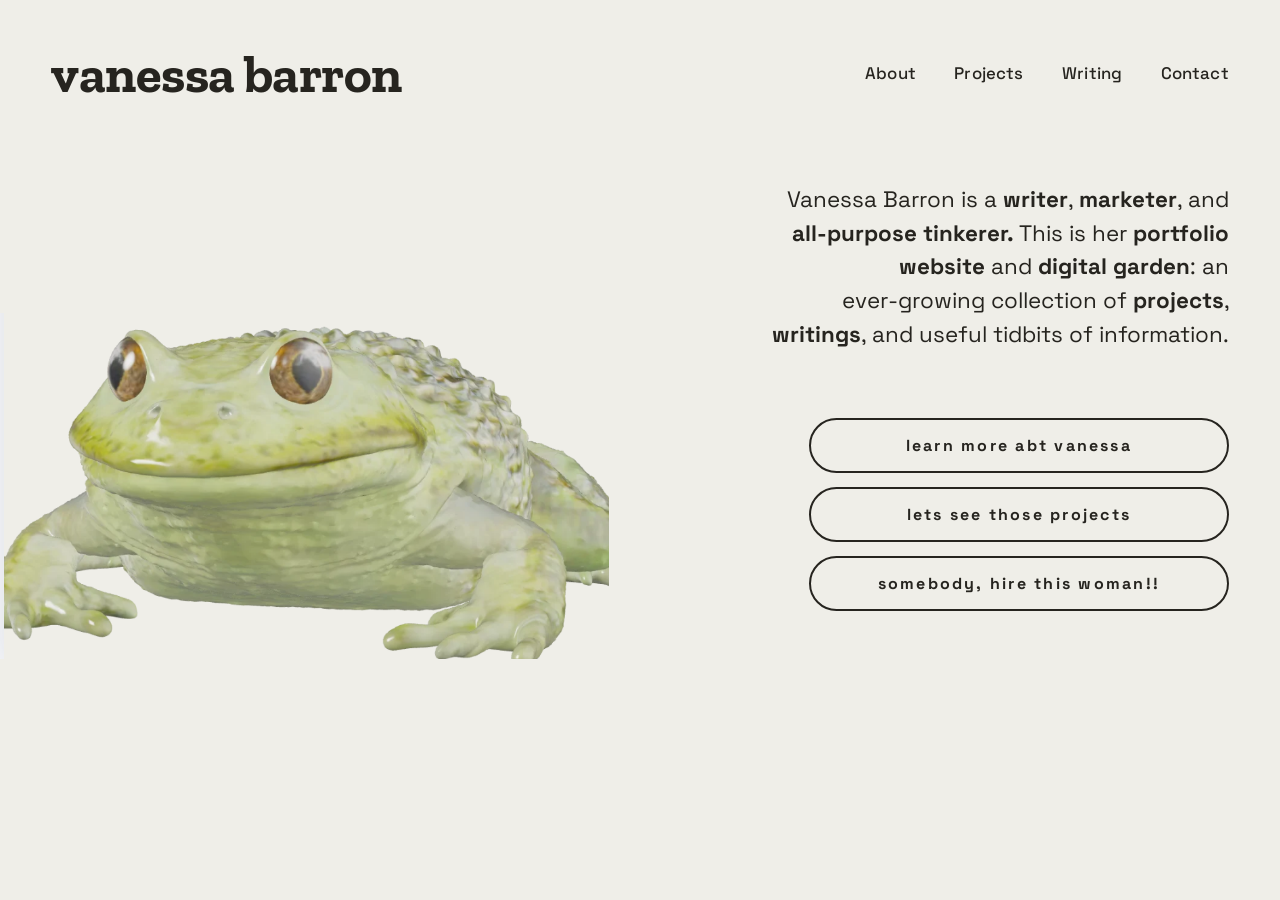
==== index.html @ a803c52d "real page" ====
<!DOCTYPE html>
<html lang="en">
<head>
<meta charset="UTF-8">
<meta name="viewport" content="width=device-width, initial-scale=1, viewport-fit=cover">
<title>Vanessa Barron</title>
<link rel="preconnect" href="https://fonts.googleapis.com">
<link rel="preconnect" href="https://fonts.gstatic.com" crossorigin>
<link href="https://fonts.googleapis.com/css2?family=Zilla+Slab:wght@500;600;700&family=Space+Grotesk:wght@400;500;600;700&display=swap" rel="stylesheet">
<style>
  :root {
    --cream: #efeee8;
    --cream-soft: #e7e5dd;
    --ink: #26241f;
    --ink-soft: #52504a;
    --line: #26241f;
    box-sizing: border-box;
    padding-top: env(safe-area-inset-top, 0px);
    padding-bottom: env(safe-area-inset-bottom, 0px);
  }
  * { box-sizing: inherit; }
  html {
    scroll-padding-top: env(safe-area-inset-top, 0px);
  }
  body {
    margin: 0;
    background: var(--cream);
    color: var(--ink);
    font-family: "Space Grotesk", Arial, sans-serif;
    -webkit-font-smoothing: antialiased;
  }

  a { color: inherit; text-decoration: none; }

  .wrap {
    max-width: 1400px;
    margin: 0 auto;
    padding: 0 clamp(20px, 4vw, 64px);
  }

  /* ---------- Header ---------- */
  header.site {
    padding-top: clamp(24px, 4vw, 48px);
  }
  .nav-row {
    display: flex;
    align-items: center;
    justify-content: space-between;
    gap: 24px;
    flex-wrap: wrap;
  }
  .logo {
    /* Roca Two isn't available on an allowed font CDN (it's a paid Typotheque
       face) — using Zilla Slab Bold as a close rounded-slab stand-in until a
       licensed font file can be supplied and embedded directly. */
    font-family: "Roca Two", "Zilla Slab", serif;
    font-weight: 700;
    font-size: clamp(2rem, 4.4vw, 3.3rem);
    letter-spacing: -0.01em;
    line-height: 1;
    white-space: nowrap;
  }
  nav.primary {
    display: flex;
    gap: clamp(22px, 3vw, 42px);
    flex-wrap: wrap;
  }
  nav.primary a {
    font-size: clamp(1.05rem, 1.3vw, 1.3rem);
    font-weight: 500;
    color: var(--ink);
    letter-spacing: 0.01em;
    position: relative;
    padding-bottom: 3px;
  }
  nav.primary a:hover,
  nav.primary a:focus-visible {
    color: var(--ink-soft);
  }
  nav.primary a:focus-visible {
    outline: 2px solid var(--ink);
    outline-offset: 4px;
    border-radius: 2px;
  }

  /* ---------- Hero ---------- */
  main.hero {
    position: relative;
  }
  /* This grid deliberately sits outside .wrap on its left side, so the frog
     column can touch the true viewport edge (x=0) without any padding math
     against a percentage that refers to the wrong containing block. */
  .hero-grid {
    display: grid;
    grid-template-columns: minmax(240px, 1fr) minmax(300px, 620px);
    align-items: end;
    column-gap: clamp(20px, 4vw, 56px);
    padding-top: clamp(30px, 5vw, 60px);
  }
  .frog-figure {
    margin: 0;
    line-height: 0;
    max-width: 900px;
  }
  .frog-figure img {
    display: block;
    width: 100%;
    height: auto;
    max-height: 66vh;
    object-fit: cover;
    object-position: left top;
    border-bottom-right-radius: 4px;
  }

  .hero-copy-wrap {
    padding-right: clamp(20px, 4vw, 64px);
    padding-bottom: clamp(24px, 4vw, 48px);
  }
  .hero-copy {
    display: flex;
    flex-direction: column;
    align-items: flex-end;
    gap: clamp(28px, 4vw, 44px);
  }
  .intro {
    font-size: clamp(1.15rem, 1.75vw, 1.5rem);
    line-height: 1.5;
    text-align: right;
    max-width: 34ch;
    color: var(--ink);
  }
  .intro b { font-weight: 700; }

  .cta-stack {
    display: flex;
    flex-direction: column;
    gap: 14px;
    width: 100%;
    max-width: 420px;
  }
  .cta {
    position: relative;
    display: block;
    text-align: center;
    padding: 15px 20px;
    font-family: "Space Grotesk", Arial, sans-serif;
    font-weight: 700;
    font-size: 1rem;
    letter-spacing: 0.14em;
    text-transform: lowercase;
    border: 2px solid var(--line);
    border-radius: 999px;
    background: var(--cream);
    cursor: pointer;
  }
  .cta:hover,
  .cta:focus-visible {
    background: var(--ink);
    color: var(--cream);
  }
  .cta:focus-visible {
    outline: 2px solid var(--ink);
    outline-offset: 3px;
  }

  @media (max-width: 880px) {
    .hero-grid {
      grid-template-columns: 1fr;
      row-gap: 28px;
    }
    .frog-figure {
      order: 2;
      max-width: none;
    }
    .frog-figure img { max-height: 50vh; object-position: left center; }
    .hero-copy-wrap {
      order: 1;
      padding-left: clamp(20px, 4vw, 64px);
      padding-bottom: 0;
    }
    .hero-copy {
      align-items: center;
      text-align: center;
    }
    .intro { text-align: center; max-width: 46ch; }
    .cta-stack { max-width: 460px; margin: 0 auto; }
    nav.primary { gap: 18px 26px; }
  }

  @media (max-width: 520px) {
    .nav-row { justify-content: center; text-align: center; }
    .logo { width: 100%; text-align: center; }
    nav.primary { width: 100%; justify-content: center; }
  }

  @media (prefers-reduced-motion: no-preference) {
    .cta { transition: background 0.15s ease, color 0.15s ease; }
    .cta::before { transition: border-color 0.15s ease; }
  }
</style>
</head>
<body>

<header class="site">
  <div class="wrap nav-row">
    <div class="logo">vanessa barron</div>
    <nav class="primary" aria-label="Primary">
      <a href="#about">About</a>
      <a href="#projects">Projects</a>
      <a href="#writing">Writing</a>
      <a href="#contact">Contact</a>
    </nav>
  </div>
</header>

<main class="hero">
  <div class="hero-grid">
    <figure class="frog-figure">
      <img src="[data-uri]" alt="Close-up photo of a green toad, facing the camera with a calm expression.">
    </figure>

    <div class="hero-copy-wrap">
      <div class="hero-copy">
        <p class="intro">
          Vanessa Barron is a <b>writer</b>, <b>marketer</b>, and <b>all&#8209;purpose tinkerer.</b>
          This is her <b>portfolio website</b> and <b>digital garden</b>: an ever&#8209;growing
          collection of <b>projects</b>, <b>writings</b>, and useful tidbits of information.
        </p>

        <div class="cta-stack">
          <a class="cta" href="#about">learn more abt vanessa</a>
          <a class="cta" href="#projects">lets see those projects</a>
          <a class="cta" href="#contact">somebody, hire this woman!!</a>
        </div>
      </div>
    </div>
  </div>
</main>

</body>
</html>
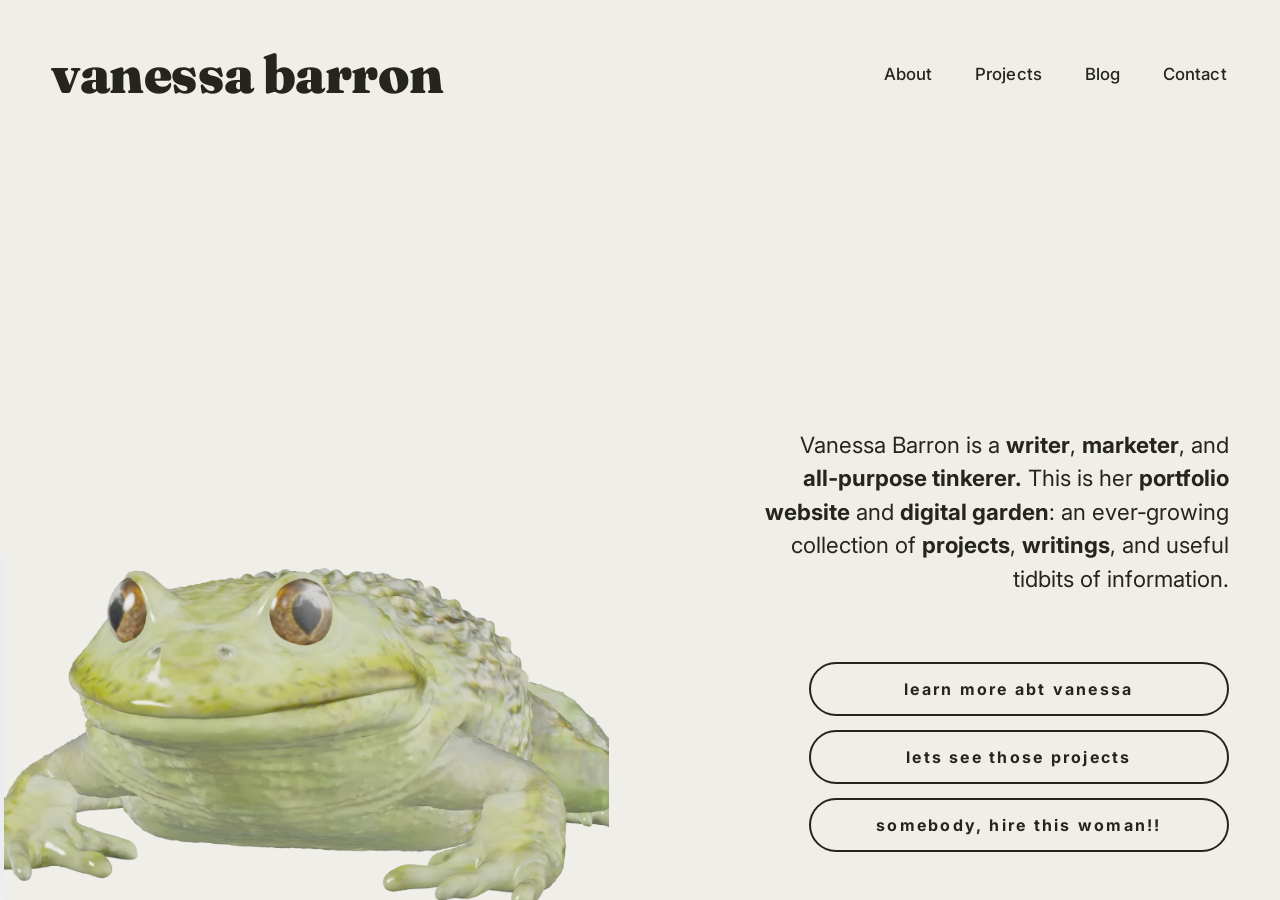
==== commit b5912557: "improvd index and new topbar" ====
--- a/index.html
+++ b/index.html
@@ -6,7 +6,7 @@
 <title>Vanessa Barron</title>
 <link rel="preconnect" href="https://fonts.googleapis.com">
 <link rel="preconnect" href="https://fonts.gstatic.com" crossorigin>
-<link href="https://fonts.googleapis.com/css2?family=Zilla+Slab:wght@500;600;700&family=Space+Grotesk:wght@400;500;600;700&display=swap" rel="stylesheet">
+<link href="https://fonts.googleapis.com/css2?family=Fraunces:ital,opsz,wght@0,9..144,300..900;1,9..144,300..900&family=Inter:wght@400;500;600;700&display=swap" rel="stylesheet">
 <style>
   :root {
     --cream: #efeee8;
@@ -14,6 +14,7 @@
     --ink: #26241f;
     --ink-soft: #52504a;
     --line: #26241f;
+    --sans: "Inter", ui-sans-serif, system-ui, -apple-system, "Segoe UI", Arial, sans-serif;
     box-sizing: border-box;
     padding-top: env(safe-area-inset-top, 0px);
     padding-bottom: env(safe-area-inset-bottom, 0px);
@@ -21,13 +22,20 @@
   * { box-sizing: inherit; }
   html {
     scroll-padding-top: env(safe-area-inset-top, 0px);
+    height: 100%;
+    overflow-x: hidden;
   }
   body {
     margin: 0;
+    min-height: 100vh;
+    min-height: 100dvh;
+    display: flex;
+    flex-direction: column;
     background: var(--cream);
     color: var(--ink);
-    font-family: "Space Grotesk", Arial, sans-serif;
+    font-family: var(--sans);
     -webkit-font-smoothing: antialiased;
+    overflow-x: hidden;
   }
 
   a { color: inherit; text-decoration: none; }
@@ -41,6 +49,7 @@
   /* ---------- Header ---------- */
   header.site {
     padding-top: clamp(24px, 4vw, 48px);
+    padding-bottom: clamp(16px, 3vw, 32px);
   }
   .nav-row {
     display: flex;
@@ -50,11 +59,9 @@
     flex-wrap: wrap;
   }
   .logo {
-    /* Roca Two isn't available on an allowed font CDN (it's a paid Typotheque
-       face) — using Zilla Slab Bold as a close rounded-slab stand-in until a
-       licensed font file can be supplied and embedded directly. */
-    font-family: "Roca Two", "Zilla Slab", serif;
-    font-weight: 700;
+    font-family: "Fraunces", serif;
+    font-weight: 900;
+    font-optical-sizing: auto;
     font-size: clamp(2rem, 4.4vw, 3.3rem);
     letter-spacing: -0.01em;
     line-height: 1;
@@ -65,27 +72,109 @@
     gap: clamp(22px, 3vw, 42px);
     flex-wrap: wrap;
   }
-  nav.primary a {
+  .nav-item {
+    position: relative;
+  }
+  .nav-link {
+    display: inline-block;
+    position: relative;
+    padding: 6px 2px;
     font-size: clamp(1.05rem, 1.3vw, 1.3rem);
     font-weight: 500;
     color: var(--ink);
     letter-spacing: 0.01em;
-    position: relative;
-    padding-bottom: 3px;
-  }
-  nav.primary a:hover,
-  nav.primary a:focus-visible {
-    color: var(--ink-soft);
-  }
-  nav.primary a:focus-visible {
+  }
+  .nav-link::after {
+    content: "";
+    position: absolute;
+    left: 0;
+    right: 100%;
+    bottom: 0px;
+    height: 2px;
+    background: var(--ink);
+  }
+  .nav-item:hover .nav-link,
+  .nav-item:focus-within .nav-link,
+  .nav-link:focus-visible {
+    /* simulate a bolder weight with a text stroke instead of switching
+       font-weight, so the glyphs don't get wider and shift later items */
+    text-shadow: 0.4px 0 currentColor, -0.4px 0 currentColor;
+  }
+  .nav-item:hover .nav-link::after,
+  .nav-item:focus-within .nav-link::after {
+    right: 0;
+  }
+  .nav-link:focus-visible {
     outline: 2px solid var(--ink);
     outline-offset: 4px;
     border-radius: 2px;
   }
 
+  /* ---------- Nav dropdowns ---------- */
+  .dropdown {
+    list-style: none;
+    margin: 0;
+    padding: 8px 0;
+    position: absolute;
+    top: calc(100% + 14px);
+    left: 0;
+    min-width: 140px;
+    opacity: 0;
+    visibility: hidden;
+    transform: translateY(6px);
+    transition: opacity 0.15s ease, transform 0.15s ease, visibility 0.15s;
+    z-index: 30;
+  }
+  /* invisible bridge so the mouse can travel from link to menu without a gap */
+  .dropdown::before {
+    content: "";
+    position: absolute;
+    top: -14px;
+    left: 0;
+    right: 0;
+    height: 14px;
+  }
+  .nav-item:hover .dropdown,
+  .nav-item:focus-within .dropdown {
+    opacity: 1;
+    visibility: visible;
+    transform: translateY(0);
+  }
+  .dropdown li {
+    padding: 0;
+  }
+  .dropdown a {
+    display: block;
+    padding: 6px 0;
+    font-size: 1rem;
+    font-weight: 500;
+    color: var(--ink-soft);
+    text-align: left;
+    white-space: nowrap;
+  }
+  .dropdown a:hover,
+  .dropdown a:focus-visible {
+    color: var(--ink);
+  }
+  .dropdown a:focus-visible {
+    outline: 2px solid var(--ink);
+    outline-offset: 2px;
+    border-radius: 4px;
+  }
+  /* .dropdown-flip is toggled by script.js only on the items where a
+     left-justified menu would actually run past the viewport edge */
+  .nav-item .dropdown.dropdown-flip {
+    left: auto;
+    right: 0;
+  }
+
   /* ---------- Hero ---------- */
   main.hero {
     position: relative;
+    flex: 1 1 auto;
+    display: flex;
+    flex-direction: column;
+    justify-content: flex-end;
   }
   /* This grid deliberately sits outside .wrap on its left side, so the frog
      column can touch the true viewport edge (x=0) without any padding math
@@ -95,7 +184,6 @@
     grid-template-columns: minmax(240px, 1fr) minmax(300px, 620px);
     align-items: end;
     column-gap: clamp(20px, 4vw, 56px);
-    padding-top: clamp(30px, 5vw, 60px);
   }
   .frog-figure {
     margin: 0;
@@ -143,7 +231,7 @@
     display: block;
     text-align: center;
     padding: 15px 20px;
-    font-family: "Space Grotesk", Arial, sans-serif;
+    font-family: var(--sans);
     font-weight: 700;
     font-size: 1rem;
     letter-spacing: 0.14em;
@@ -164,6 +252,9 @@
   }
 
   @media (max-width: 880px) {
+    header.site {
+      padding-bottom: clamp(96px, 22vw, 150px);
+    }
     .hero-grid {
       grid-template-columns: 1fr;
       row-gap: 28px;
@@ -205,10 +296,31 @@
   <div class="wrap nav-row">
     <div class="logo">vanessa barron</div>
     <nav class="primary" aria-label="Primary">
-      <a href="#about">About</a>
-      <a href="#projects">Projects</a>
-      <a href="#writing">Writing</a>
-      <a href="#contact">Contact</a>
+      <div class="nav-item">
+        <a class="nav-link" href="#about">About</a>
+        <ul class="dropdown">
+          <li><a href="#bio">Bio</a></li>
+          <li><a href="#resume">Resume</a></li>
+        </ul>
+      </div>
+      <div class="nav-item">
+        <a class="nav-link" href="#projects">Projects</a>
+        <ul class="dropdown">
+          <li><a href="#marketing">Marketing</a></li>
+          <li><a href="#writing">Writing</a></li>
+          <li><a href="#radio">Radio</a></li>
+        </ul>
+      </div>
+      <div class="nav-item">
+        <a class="nav-link" href="#blog">Blog</a>
+      </div>
+      <div class="nav-item">
+        <a class="nav-link" href="#contact">Contact</a>
+        <ul class="dropdown">
+          <li><a href="#email">Email</a></li>
+          <li><a href="#socials">Socials</a></li>
+        </ul>
+      </div>
     </nav>
   </div>
 </header>
@@ -237,5 +349,20 @@
   </div>
 </main>
 
+<script>
+  // Left-justify every nav dropdown by default; only flip a menu to the
+  // right if a left-justified position would clip past the viewport edge.
+  function positionDropdowns() {
+    document.querySelectorAll('.dropdown').forEach(function (dd) {
+      dd.classList.remove('dropdown-flip');
+      var rect = dd.getBoundingClientRect();
+      if (rect.right > window.innerWidth - 12) {
+        dd.classList.add('dropdown-flip');
+      }
+    });
+  }
+  window.addEventListener('load', positionDropdowns);
+  window.addEventListener('resize', positionDropdowns);
+</script>
 </body>
 </html>
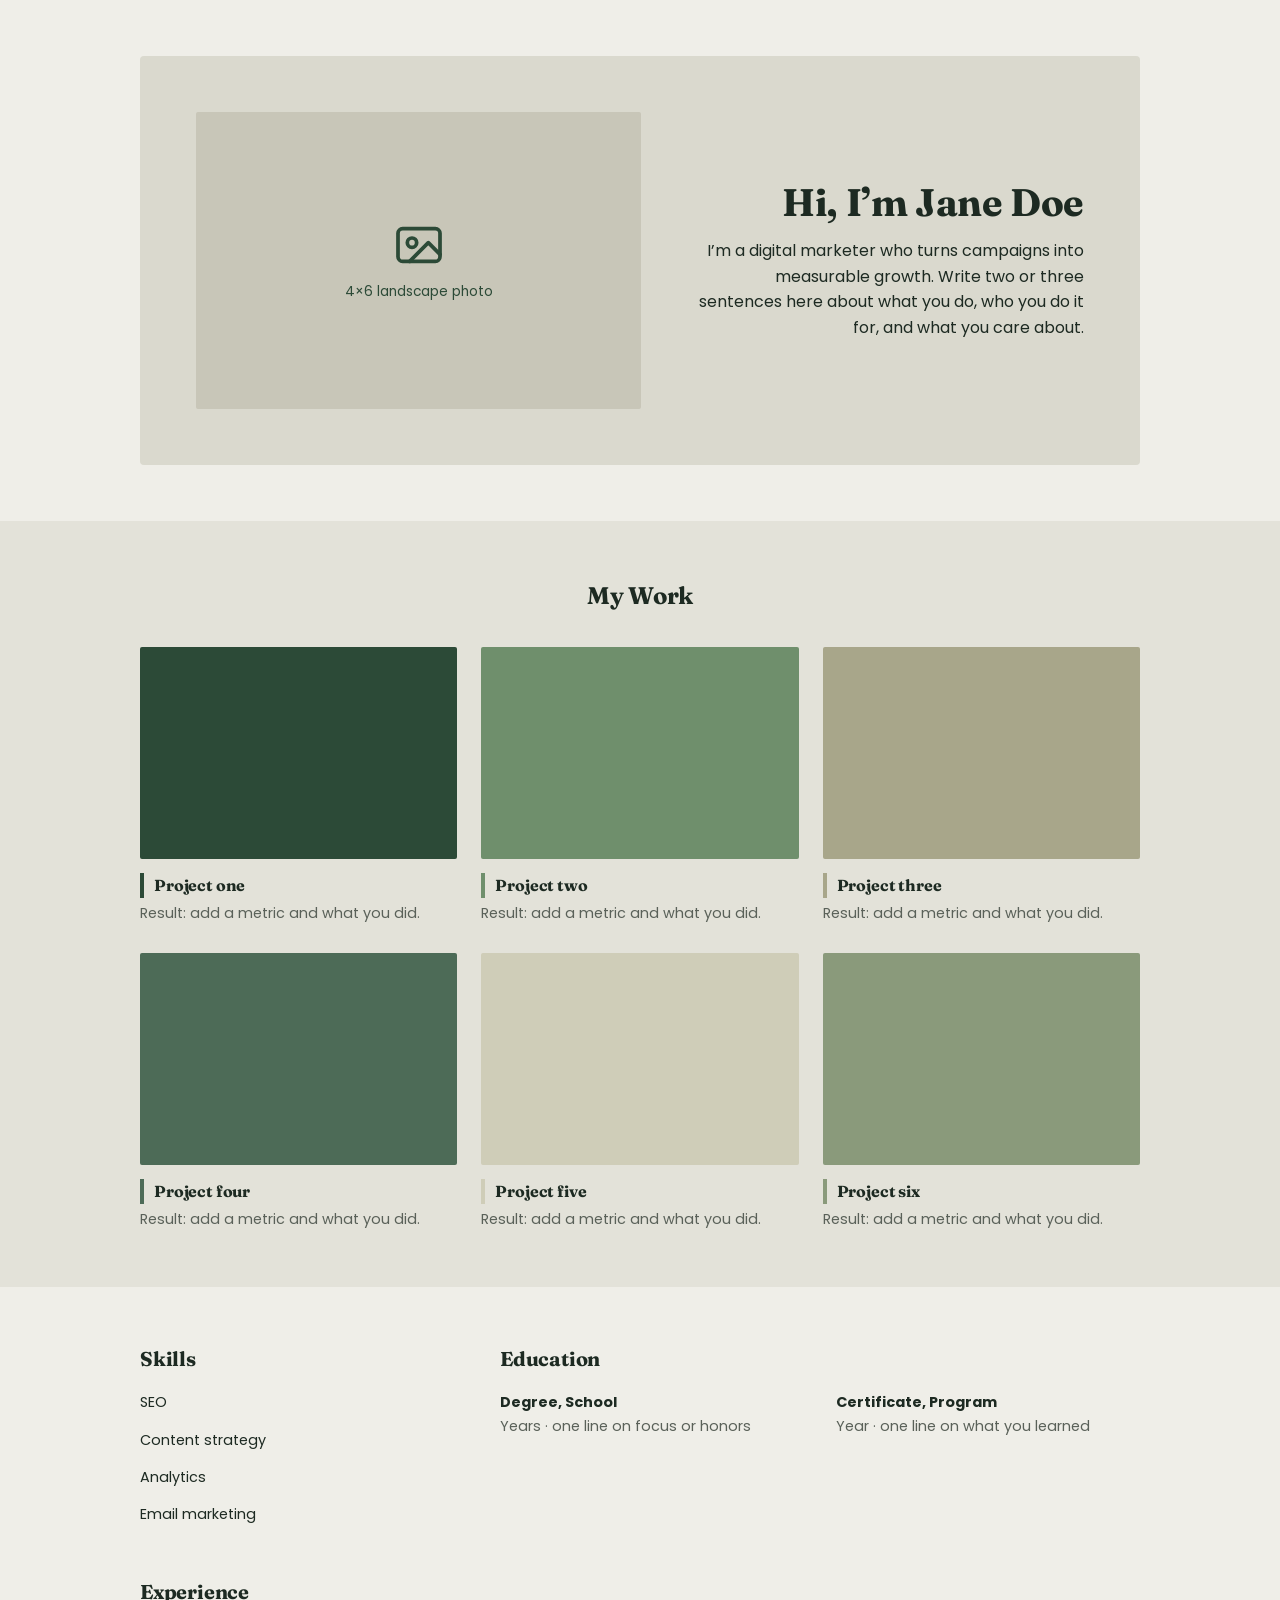
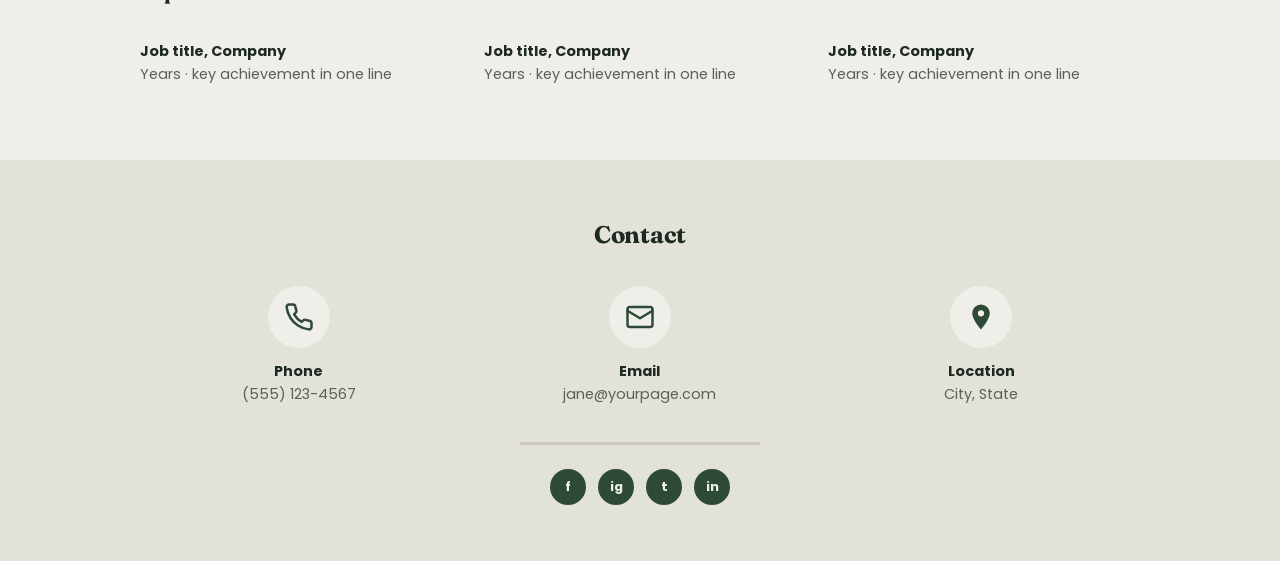
==== commit 0688aa85: "different layout" ====
--- a/index.html
+++ b/index.html
@@ -1,368 +1,160 @@
 <!DOCTYPE html>
 <html lang="en">
 <head>
-<meta charset="UTF-8">
+<meta charset="utf-8">
 <meta name="viewport" content="width=device-width, initial-scale=1, viewport-fit=cover">
-<title>Vanessa Barron</title>
-<link rel="preconnect" href="https://fonts.googleapis.com">
-<link rel="preconnect" href="https://fonts.gstatic.com" crossorigin>
-<link href="https://fonts.googleapis.com/css2?family=Fraunces:ital,opsz,wght@0,9..144,300..900;1,9..144,300..900&family=Inter:wght@400;500;600;700&display=swap" rel="stylesheet">
+<title>Jane Doe — Marketing Portfolio</title>
+<link rel="stylesheet" href="https://fonts.googleapis.com/css2?family=Fraunces:opsz,wght@9..144,600;9..144,700&family=Poppins:wght@400;600&display=swap">
 <style>
-  :root {
-    --cream: #efeee8;
-    --cream-soft: #e7e5dd;
-    --ink: #26241f;
-    --ink-soft: #52504a;
-    --line: #26241f;
-    --sans: "Inter", ui-sans-serif, system-ui, -apple-system, "Segoe UI", Arial, sans-serif;
-    box-sizing: border-box;
-    padding-top: env(safe-area-inset-top, 0px);
-    padding-bottom: env(safe-area-inset-bottom, 0px);
-  }
-  * { box-sizing: inherit; }
-  html {
-    scroll-padding-top: env(safe-area-inset-top, 0px);
-    height: 100%;
-    overflow-x: hidden;
-  }
-  body {
-    margin: 0;
-    min-height: 100vh;
-    min-height: 100dvh;
-    display: flex;
-    flex-direction: column;
-    background: var(--cream);
-    color: var(--ink);
-    font-family: var(--sans);
-    -webkit-font-smoothing: antialiased;
-    overflow-x: hidden;
-  }
+:root{
+  --bg:#efeee8; --band:#e3e2d9; --ink:#1d2a22; --muted:#5a6159; --hero:#dad9ce; --line:#cccabd;
+  --accent:#2c4a37; --green:#2c4a37; --photo:#c8c6b8;
+  box-sizing:border-box; padding-top:env(safe-area-inset-top,0px); padding-bottom:env(safe-area-inset-bottom,0px);
+}
+@media (prefers-color-scheme:dark){
+  :root:not([data-theme="light"]){--bg:#171c18;--band:#1f261f;--ink:#efeee8;--muted:#a8aca2;--hero:#2a342b;--line:#3a443a;--accent:#9cc4a4;--green:#9cc4a4;--photo:#3a463b;}
+}
+:root[data-theme="dark"]{--bg:#171c18;--band:#1f261f;--ink:#efeee8;--muted:#a8aca2;--hero:#2a342b;--line:#3a443a;--accent:#9cc4a4;--green:#9cc4a4;--photo:#3a463b;}
+*{box-sizing:border-box}
+html{scroll-padding-top:env(safe-area-inset-top,0px)}
+body{margin:0;background:var(--bg);color:var(--ink);font-family:Poppins,system-ui,sans-serif;line-height:1.6}
+section{padding:56px 24px}
+.wrap{max-width:1000px;margin:0 auto}
+h1,h2,h3{font-family:Fraunces,Georgia,"Times New Roman",serif;font-weight:700;letter-spacing:-.01em}
+h2{text-align:center;font-size:1.5rem;margin:0 0 32px}
+.band{background:var(--band)}
 
-  a { color: inherit; text-decoration: none; }
+.hero{background:var(--hero);border-radius:4px;display:grid;grid-template-columns:minmax(0,1.15fr) minmax(0,1fr);align-items:center;gap:56px;padding:56px}
+.photo{aspect-ratio:3/2;width:100%;background:var(--photo);border-radius:2px;display:grid;place-items:center;overflow:hidden;color:var(--accent);text-align:center;font-size:.85rem}
+.photo img{width:100%;height:100%;object-fit:cover;display:block}
+.photo svg{width:56px;height:56px;display:block;margin:0 auto 8px}
+.hero-text{text-align:right}
+.hero h1{margin:0 0 14px;font-size:2.4rem;line-height:1.15}
+.hero p{margin:0 0 0 auto;max-width:44ch}
 
-  .wrap {
-    max-width: 1400px;
-    margin: 0 auto;
-    padding: 0 clamp(20px, 4vw, 64px);
-  }
+.grid{display:grid;grid-template-columns:repeat(3,1fr);gap:28px 24px}
+.card .thumb{aspect-ratio:3/2;border-radius:2px}
+.card h3{margin:14px 0 4px;font-size:1rem}
+.card p{margin:0;color:var(--muted);font-size:.9rem}
+.card h3{border-left:4px solid var(--c);padding-left:10px}
 
-  /* ---------- Header ---------- */
-  header.site {
-    padding-top: clamp(24px, 4vw, 48px);
-    padding-bottom: clamp(16px, 3vw, 32px);
-  }
-  .nav-row {
-    display: flex;
-    align-items: center;
-    justify-content: space-between;
-    gap: 24px;
-    flex-wrap: wrap;
-  }
-  .logo {
-    font-family: "Fraunces", serif;
-    font-weight: 900;
-    font-optical-sizing: auto;
-    font-size: clamp(2rem, 4.4vw, 3.3rem);
-    letter-spacing: -0.01em;
-    line-height: 1;
-    white-space: nowrap;
-  }
-  nav.primary {
-    display: flex;
-    gap: clamp(22px, 3vw, 42px);
-    flex-wrap: wrap;
-  }
-  .nav-item {
-    position: relative;
-  }
-  .nav-link {
-    display: inline-block;
-    position: relative;
-    padding: 6px 2px;
-    font-size: clamp(1.05rem, 1.3vw, 1.3rem);
-    font-weight: 500;
-    color: var(--ink);
-    letter-spacing: 0.01em;
-  }
-  .nav-link::after {
-    content: "";
-    position: absolute;
-    left: 0;
-    right: 100%;
-    bottom: 0px;
-    height: 2px;
-    background: var(--ink);
-  }
-  .nav-item:hover .nav-link,
-  .nav-item:focus-within .nav-link,
-  .nav-link:focus-visible {
-    /* simulate a bolder weight with a text stroke instead of switching
-       font-weight, so the glyphs don't get wider and shift later items */
-    text-shadow: 0.4px 0 currentColor, -0.4px 0 currentColor;
-  }
-  .nav-item:hover .nav-link::after,
-  .nav-item:focus-within .nav-link::after {
-    right: 0;
-  }
-  .nav-link:focus-visible {
-    outline: 2px solid var(--ink);
-    outline-offset: 4px;
-    border-radius: 2px;
-  }
+.cols{display:grid;grid-template-columns:1fr 2fr;gap:40px}
+.cols h2{text-align:left;font-size:1.25rem;margin-bottom:16px}
+.skill{margin:0 0 14px;font-size:.9rem}
+.bar{height:5px;background:var(--line);margin-top:4px;border-radius:3px;overflow:hidden}
+.bar i{display:block;height:100%;background:var(--green)}
+.two{display:grid;grid-template-columns:1fr 1fr;gap:32px}
+.entry{margin:0 0 18px;font-size:.9rem}
+.entry b{display:block}
+.entry span{color:var(--muted)}
+.exp{margin-top:36px}
 
-  /* ---------- Nav dropdowns ---------- */
-  .dropdown {
-    list-style: none;
-    margin: 0;
-    padding: 8px 0;
-    position: absolute;
-    top: calc(100% + 14px);
-    left: 0;
-    min-width: 140px;
-    opacity: 0;
-    visibility: hidden;
-    transform: translateY(6px);
-    transition: opacity 0.15s ease, transform 0.15s ease, visibility 0.15s;
-    z-index: 30;
-  }
-  /* invisible bridge so the mouse can travel from link to menu without a gap */
-  .dropdown::before {
-    content: "";
-    position: absolute;
-    top: -14px;
-    left: 0;
-    right: 0;
-    height: 14px;
-  }
-  .nav-item:hover .dropdown,
-  .nav-item:focus-within .dropdown {
-    opacity: 1;
-    visibility: visible;
-    transform: translateY(0);
-  }
-  .dropdown li {
-    padding: 0;
-  }
-  .dropdown a {
-    display: block;
-    padding: 6px 0;
-    font-size: 1rem;
-    font-weight: 500;
-    color: var(--ink-soft);
-    text-align: left;
-    white-space: nowrap;
-  }
-  .dropdown a:hover,
-  .dropdown a:focus-visible {
-    color: var(--ink);
-  }
-  .dropdown a:focus-visible {
-    outline: 2px solid var(--ink);
-    outline-offset: 2px;
-    border-radius: 4px;
-  }
-  /* .dropdown-flip is toggled by script.js only on the items where a
-     left-justified menu would actually run past the viewport edge */
-  .nav-item .dropdown.dropdown-flip {
-    left: auto;
-    right: 0;
-  }
+.contact{display:grid;grid-template-columns:repeat(3,1fr);gap:24px;text-align:center}
+.icon{width:62px;height:62px;border-radius:50%;background:var(--bg);color:var(--accent);display:grid;place-items:center;margin:0 auto 12px}
+.icon svg{width:30px;height:30px}
+.contact p{margin:0;color:var(--muted);font-size:.9rem}
+.contact b{display:block;color:var(--ink)}
+.social{display:flex;justify-content:center;gap:12px;margin-top:36px;padding-top:24px;border-top:3px solid var(--line);max-width:240px;margin-left:auto;margin-right:auto}
+.social a{width:36px;height:36px;border-radius:50%;display:grid;place-items:center;color:var(--bg);font-size:.8rem;font-weight:700;text-decoration:none}
+a:focus-visible{outline:3px solid var(--accent);outline-offset:3px}
 
-  /* ---------- Hero ---------- */
-  main.hero {
-    position: relative;
-    flex: 1 1 auto;
-    display: flex;
-    flex-direction: column;
-    justify-content: flex-end;
-  }
-  /* This grid deliberately sits outside .wrap on its left side, so the frog
-     column can touch the true viewport edge (x=0) without any padding math
-     against a percentage that refers to the wrong containing block. */
-  .hero-grid {
-    display: grid;
-    grid-template-columns: minmax(240px, 1fr) minmax(300px, 620px);
-    align-items: end;
-    column-gap: clamp(20px, 4vw, 56px);
-  }
-  .frog-figure {
-    margin: 0;
-    line-height: 0;
-    max-width: 900px;
-  }
-  .frog-figure img {
-    display: block;
-    width: 100%;
-    height: auto;
-    max-height: 66vh;
-    object-fit: cover;
-    object-position: left top;
-    border-bottom-right-radius: 4px;
-  }
-
-  .hero-copy-wrap {
-    padding-right: clamp(20px, 4vw, 64px);
-    padding-bottom: clamp(24px, 4vw, 48px);
-  }
-  .hero-copy {
-    display: flex;
-    flex-direction: column;
-    align-items: flex-end;
-    gap: clamp(28px, 4vw, 44px);
-  }
-  .intro {
-    font-size: clamp(1.15rem, 1.75vw, 1.5rem);
-    line-height: 1.5;
-    text-align: right;
-    max-width: 34ch;
-    color: var(--ink);
-  }
-  .intro b { font-weight: 700; }
-
-  .cta-stack {
-    display: flex;
-    flex-direction: column;
-    gap: 14px;
-    width: 100%;
-    max-width: 420px;
-  }
-  .cta {
-    position: relative;
-    display: block;
-    text-align: center;
-    padding: 15px 20px;
-    font-family: var(--sans);
-    font-weight: 700;
-    font-size: 1rem;
-    letter-spacing: 0.14em;
-    text-transform: lowercase;
-    border: 2px solid var(--line);
-    border-radius: 999px;
-    background: var(--cream);
-    cursor: pointer;
-  }
-  .cta:hover,
-  .cta:focus-visible {
-    background: var(--ink);
-    color: var(--cream);
-  }
-  .cta:focus-visible {
-    outline: 2px solid var(--ink);
-    outline-offset: 3px;
-  }
-
-  @media (max-width: 880px) {
-    header.site {
-      padding-bottom: clamp(96px, 22vw, 150px);
-    }
-    .hero-grid {
-      grid-template-columns: 1fr;
-      row-gap: 28px;
-    }
-    .frog-figure {
-      order: 2;
-      max-width: none;
-    }
-    .frog-figure img { max-height: 50vh; object-position: left center; }
-    .hero-copy-wrap {
-      order: 1;
-      padding-left: clamp(20px, 4vw, 64px);
-      padding-bottom: 0;
-    }
-    .hero-copy {
-      align-items: center;
-      text-align: center;
-    }
-    .intro { text-align: center; max-width: 46ch; }
-    .cta-stack { max-width: 460px; margin: 0 auto; }
-    nav.primary { gap: 18px 26px; }
-  }
-
-  @media (max-width: 520px) {
-    .nav-row { justify-content: center; text-align: center; }
-    .logo { width: 100%; text-align: center; }
-    nav.primary { width: 100%; justify-content: center; }
-  }
-
-  @media (prefers-reduced-motion: no-preference) {
-    .cta { transition: background 0.15s ease, color 0.15s ease; }
-    .cta::before { transition: border-color 0.15s ease; }
-  }
+@media(max-width:760px){
+  .hero{grid-template-columns:1fr;gap:28px;padding:24px}
+  .hero-text{text-align:center}
+  .hero p{margin:0 auto}
+  .hero h1{font-size:1.9rem}
+  .grid,.contact{grid-template-columns:1fr}
+  .cols,.two{grid-template-columns:1fr}
+}
 </style>
 </head>
 <body>
 
-<header class="site">
-  <div class="wrap nav-row">
-    <div class="logo">vanessa barron</div>
-    <nav class="primary" aria-label="Primary">
-      <div class="nav-item">
-        <a class="nav-link" href="#about">About</a>
-        <ul class="dropdown">
-          <li><a href="#bio">Bio</a></li>
-          <li><a href="#resume">Resume</a></li>
-        </ul>
+<section>
+  <div class="wrap">
+    <div class="hero">
+      <!-- Replace the contents of .photo with: <img src="your-photo.jpg" alt="Jane Doe"> (4x6 landscape = 3:2) -->
+      <div class="photo">
+        <div>
+          <svg viewBox="0 0 24 24" fill="none" stroke="currentColor" stroke-width="1.6" stroke-linecap="round" stroke-linejoin="round" aria-hidden="true"><rect x="3" y="5" width="18" height="14" rx="2"/><circle cx="9" cy="11" r="2"/><path d="m21 16-5-5-8 8"/></svg>
+          4×6 landscape photo
+        </div>
       </div>
-      <div class="nav-item">
-        <a class="nav-link" href="#projects">Projects</a>
-        <ul class="dropdown">
-          <li><a href="#marketing">Marketing</a></li>
-          <li><a href="#writing">Writing</a></li>
-          <li><a href="#radio">Radio</a></li>
-        </ul>
+      <div class="hero-text">
+        <h1>Hi, I’m Jane Doe</h1>
+        <p>I’m a digital marketer who turns campaigns into measurable growth. Write two or three sentences here about what you do, who you do it for, and what you care about.</p>
       </div>
-      <div class="nav-item">
-        <a class="nav-link" href="#blog">Blog</a>
+    </div>
+  </section>
+
+<section class="band" id="work">
+  <div class="wrap">
+    <h2>My Work</h2>
+    <div class="grid">
+      <article class="card"><div class="thumb" style="background:var(--accent)"></div><h3 style="--c:#2c4a37">Project one</h3><p>Result: add a metric and what you did.</p></article>
+      <article class="card"><div class="thumb" style="background:#6f8f6c"></div><h3 style="--c:#6f8f6c">Project two</h3><p>Result: add a metric and what you did.</p></article>
+      <article class="card"><div class="thumb" style="background:#a8a68a"></div><h3 style="--c:#a8a68a">Project three</h3><p>Result: add a metric and what you did.</p></article>
+      <article class="card"><div class="thumb" style="background:#4d6b57"></div><h3 style="--c:#4d6b57">Project four</h3><p>Result: add a metric and what you did.</p></article>
+      <article class="card"><div class="thumb" style="background:#cfcdb8"></div><h3 style="--c:#cfcdb8">Project five</h3><p>Result: add a metric and what you did.</p></article>
+      <article class="card"><div class="thumb" style="background:#8a9a7b"></div><h3 style="--c:#8a9a7b">Project six</h3><p>Result: add a metric and what you did.</p></article>
+    </div>
+  </div>
+</section>
+
+<section id="resume">
+  <div class="wrap">
+    <div class="cols">
+      <div>
+        <h2>Skills</h2>
+        <p class="skill">SEO<span class="bar"><i style="width:85%"></i></span></p>
+        <p class="skill">Content strategy<span class="bar"><i style="width:75%"></i></span></p>
+        <p class="skill">Analytics<span class="bar"><i style="width:65%"></i></span></p>
+        <p class="skill">Email marketing<span class="bar"><i style="width:55%"></i></span></p>
       </div>
-      <div class="nav-item">
-        <a class="nav-link" href="#contact">Contact</a>
-        <ul class="dropdown">
-          <li><a href="#email">Email</a></li>
-          <li><a href="#socials">Socials</a></li>
-        </ul>
-      </div>
-    </nav>
-  </div>
-</header>
-
-<main class="hero">
-  <div class="hero-grid">
-    <figure class="frog-figure">
-      <img src="[data-uri]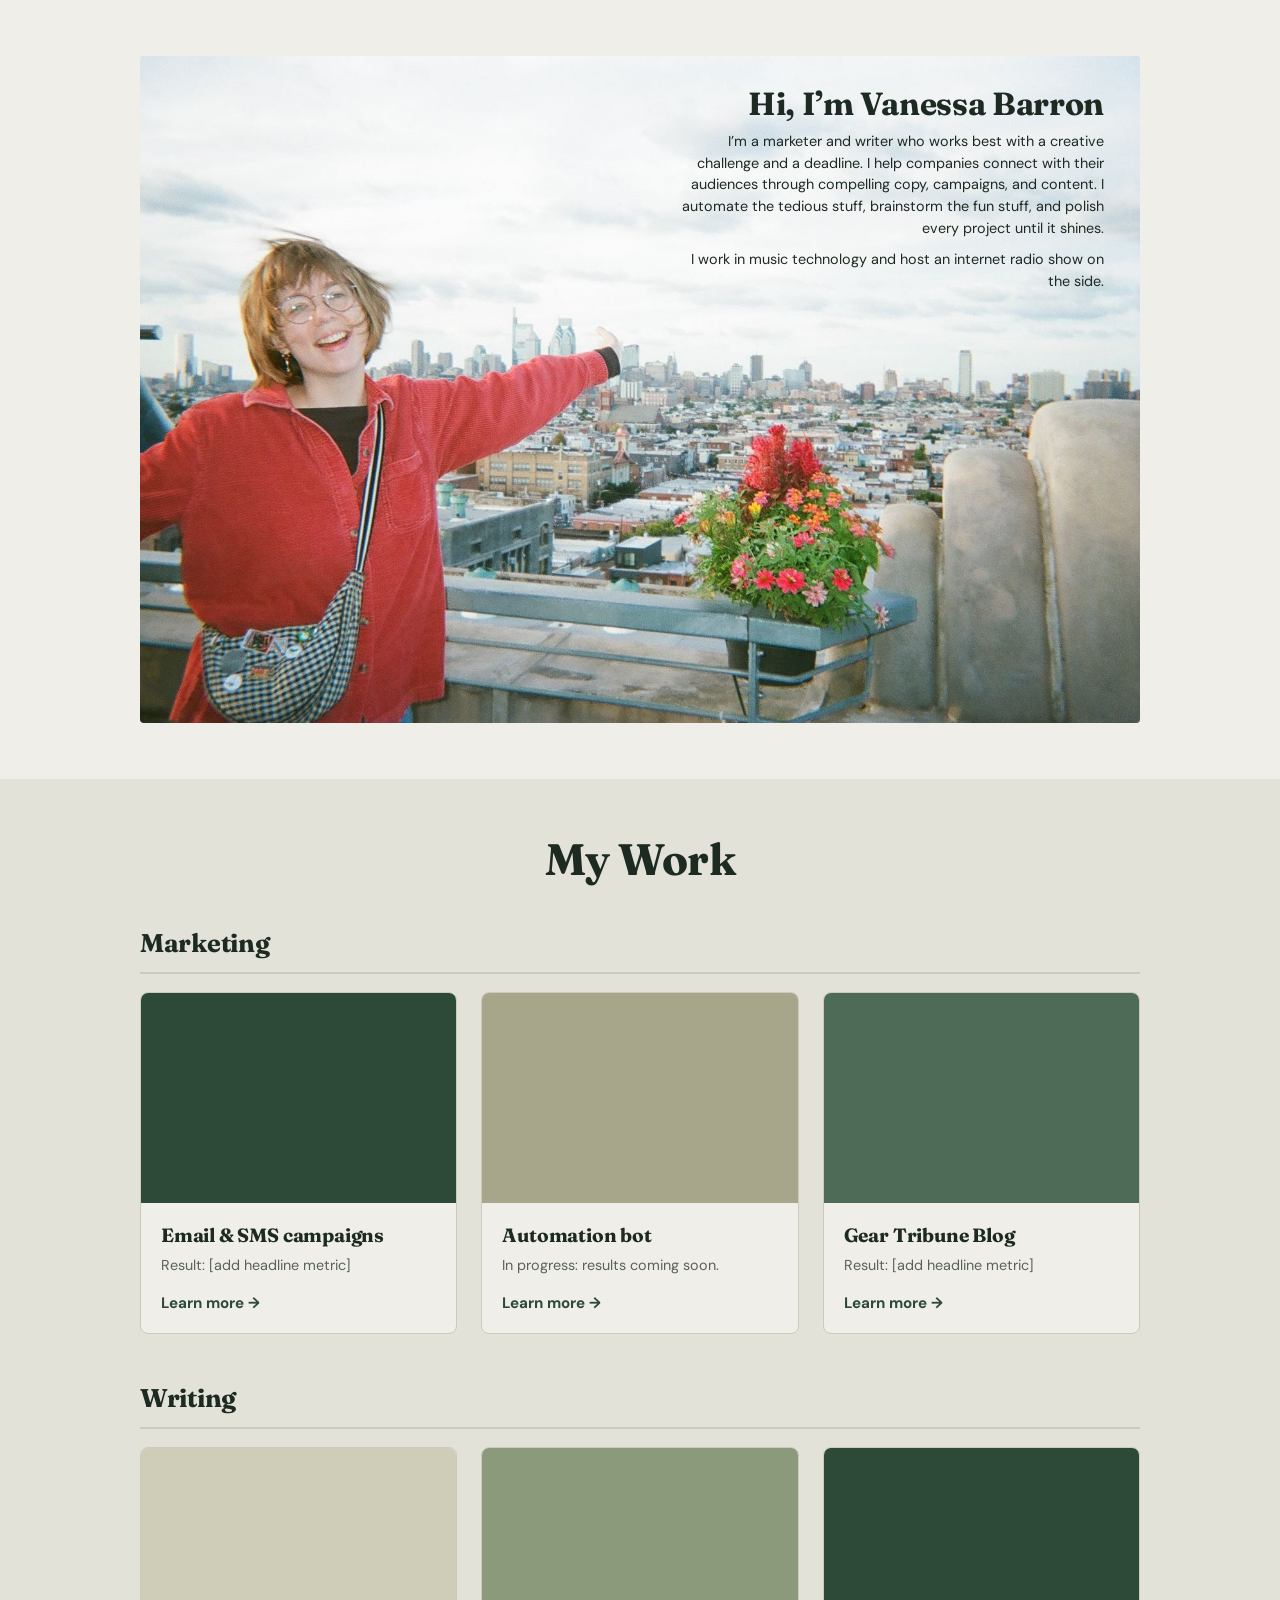
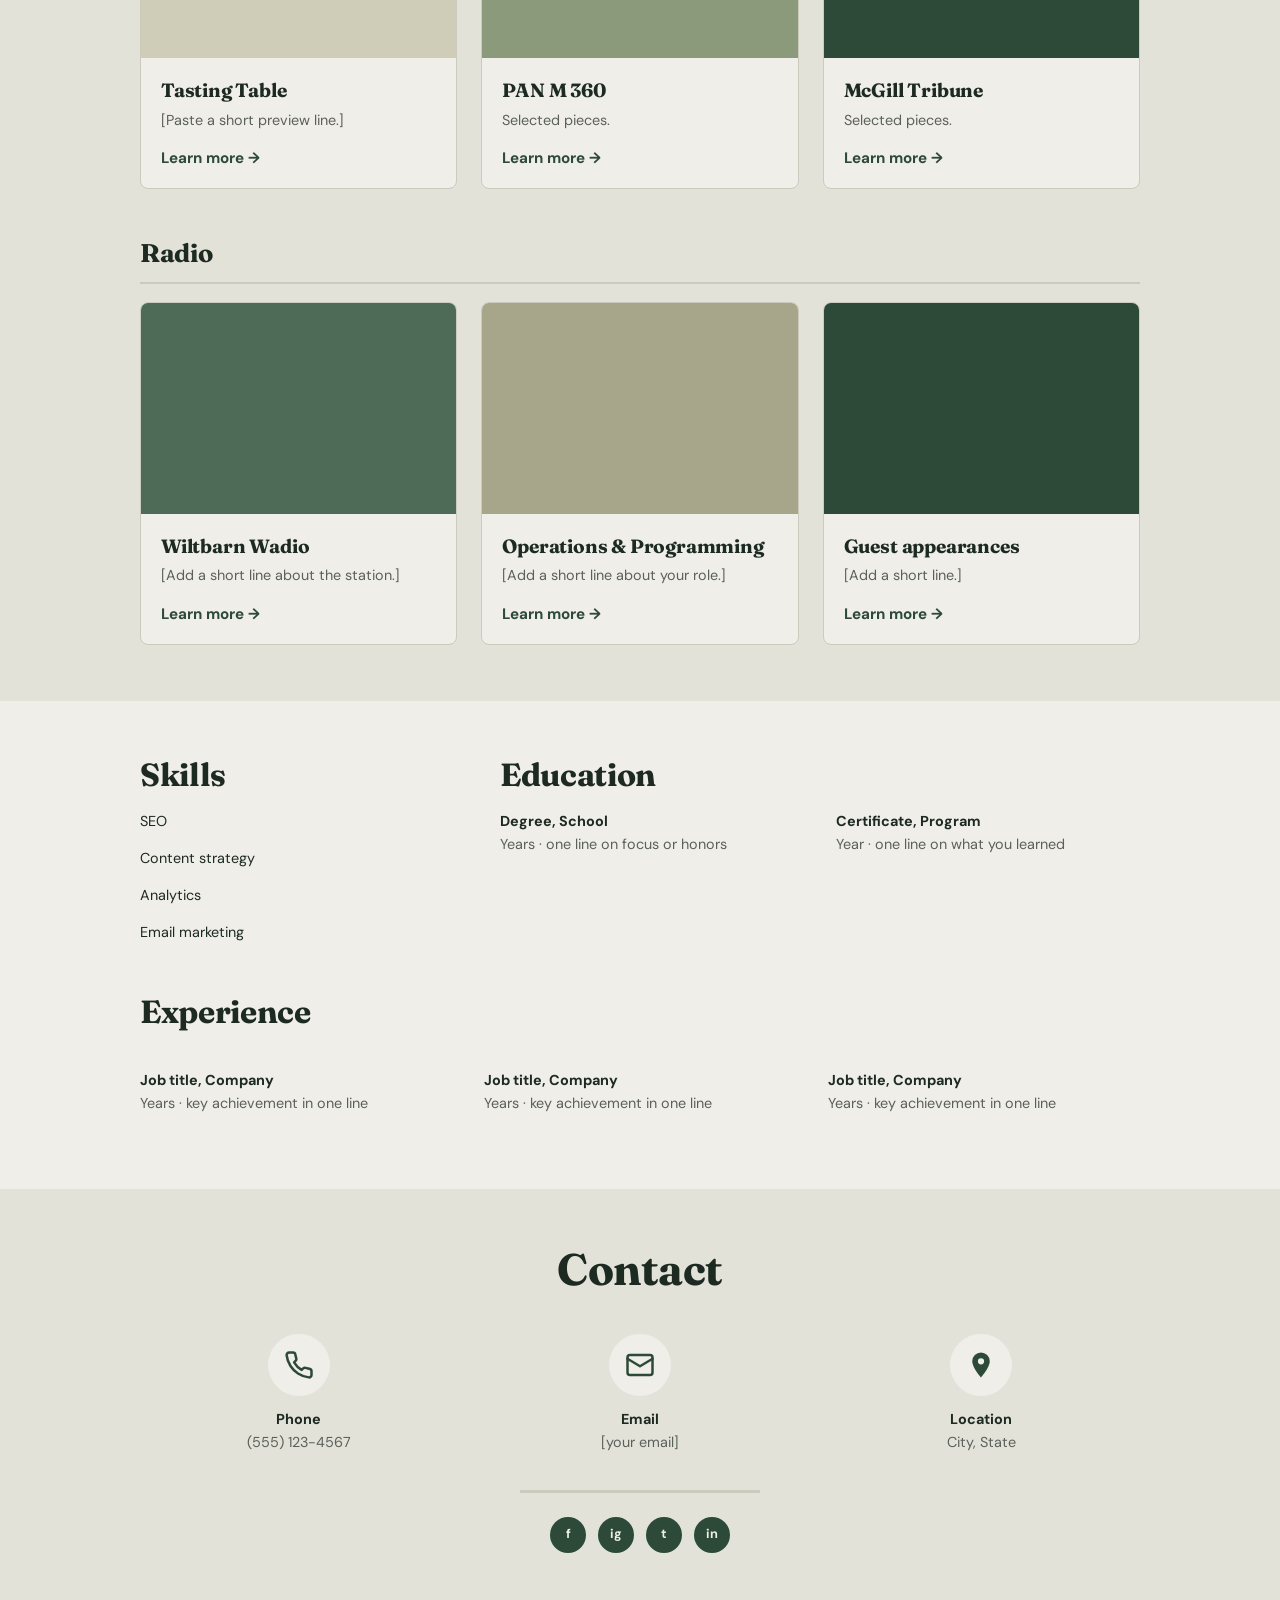
==== commit 3ff69c4b: "update to many sections" ====
--- a/index.html
+++ b/index.html
@@ -3,8 +3,8 @@
 <head>
 <meta charset="utf-8">
 <meta name="viewport" content="width=device-width, initial-scale=1, viewport-fit=cover">
-<title>Jane Doe — Marketing Portfolio</title>
-<link rel="stylesheet" href="https://fonts.googleapis.com/css2?family=Fraunces:opsz,wght@9..144,600;9..144,700&family=Poppins:wght@400;600&display=swap">
+<title>Vanessa Barron — Marketing Portfolio</title>
+<link rel="stylesheet" href="https://fonts.googleapis.com/css2?family=Fraunces:opsz,wght@9..144,600;9..144,700&family=DM+Sans:wght@400;500;700&display=swap">
 <style>
 :root{
   --bg:#efeee8; --band:#e3e2d9; --ink:#1d2a22; --muted:#5a6159; --hero:#dad9ce; --line:#cccabd;
@@ -17,29 +17,35 @@
 :root[data-theme="dark"]{--bg:#171c18;--band:#1f261f;--ink:#efeee8;--muted:#a8aca2;--hero:#2a342b;--line:#3a443a;--accent:#9cc4a4;--green:#9cc4a4;--photo:#3a463b;}
 *{box-sizing:border-box}
 html{scroll-padding-top:env(safe-area-inset-top,0px)}
-body{margin:0;background:var(--bg);color:var(--ink);font-family:Poppins,system-ui,sans-serif;line-height:1.6}
+body{margin:0;background:var(--bg);color:var(--ink);font-family:"DM Sans",system-ui,sans-serif;line-height:1.6}
 section{padding:56px 24px}
 .wrap{max-width:1000px;margin:0 auto}
 h1,h2,h3{font-family:Fraunces,Georgia,"Times New Roman",serif;font-weight:700;letter-spacing:-.01em}
-h2{text-align:center;font-size:1.5rem;margin:0 0 32px}
+h2{text-align:center;font-size:2.75rem;line-height:1.1;margin:0 0 40px}
 .band{background:var(--band)}
 
-.hero{background:var(--hero);border-radius:4px;display:grid;grid-template-columns:minmax(0,1.15fr) minmax(0,1fr);align-items:center;gap:56px;padding:56px}
-.photo{aspect-ratio:3/2;width:100%;background:var(--photo);border-radius:2px;display:grid;place-items:center;overflow:hidden;color:var(--accent);text-align:center;font-size:.85rem}
-.photo img{width:100%;height:100%;object-fit:cover;display:block}
-.photo svg{width:56px;height:56px;display:block;margin:0 auto 8px}
-.hero-text{text-align:right}
-.hero h1{margin:0 0 14px;font-size:2.4rem;line-height:1.15}
-.hero p{margin:0 0 0 auto;max-width:44ch}
+.hero{position:relative;aspect-ratio:3/2;border-radius:4px;overflow:hidden;background:var(--hero)}
+.hero>img{position:absolute;inset:0;width:100%;height:100%;object-fit:cover;object-position:center;display:block}
+.hero-text{position:absolute;top:0;right:0;width:46%;padding:30px 36px 0 0;text-align:right;color:#1d2a22}
+.hero h1{margin:0 0 10px;font-size:clamp(1.5rem,2.6vw,2rem);line-height:1.1}
+.hero p{margin:0 0 0 auto;font-size:clamp(.78rem,1.2vw,.9rem);line-height:1.5}
+.hero p+p{margin-top:10px}
+@media(max-width:900px){
+  .hero{aspect-ratio:auto;display:flex;flex-direction:column}
+  .hero>img{position:static;aspect-ratio:3/2;height:auto}
+  .hero-text{position:static;width:auto;padding:28px 24px;text-align:center;color:var(--ink)}
+  .hero p{margin:0 auto;font-size:1rem;max-width:56ch}
+  .hero h1{font-size:2.1rem}
+}
 
 .grid{display:grid;grid-template-columns:repeat(3,1fr);gap:28px 24px}
-.card .thumb{aspect-ratio:3/2;border-radius:2px}
-.card h3{margin:14px 0 4px;font-size:1rem}
-.card p{margin:0;color:var(--muted);font-size:.9rem}
-.card h3{border-left:4px solid var(--c);padding-left:10px}
+.card .thumb{aspect-ratio:3/2}
+.card h3{margin:0 0 6px;padding:20px 20px 0;font-size:1.2rem;line-height:1.3}
+.card p{margin:0;padding:0 20px;color:var(--muted);font-size:.9rem}
+
 
 .cols{display:grid;grid-template-columns:1fr 2fr;gap:40px}
-.cols h2{text-align:left;font-size:1.25rem;margin-bottom:16px}
+.cols h2{text-align:left;font-size:2rem;margin-bottom:18px}
 .skill{margin:0 0 14px;font-size:.9rem}
 .bar{height:5px;background:var(--line);margin-top:4px;border-radius:3px;overflow:hidden}
 .bar i{display:block;height:100%;background:var(--green)}
@@ -58,11 +64,27 @@
 .social a{width:36px;height:36px;border-radius:50%;display:grid;place-items:center;color:var(--bg);font-size:.8rem;font-weight:700;text-decoration:none}
 a:focus-visible{outline:3px solid var(--accent);outline-offset:3px}
 
+
+.group{margin-bottom:44px}.group:last-child{margin-bottom:0}
+.group-title{font-size:1.6rem;margin:0 0 18px;padding-bottom:8px;border-bottom:2px solid var(--line)}
+.card{position:relative;display:flex;flex-direction:column;background:var(--bg);border:1px solid var(--line);border-radius:8px;overflow:hidden;transition:box-shadow .2s,transform .2s}
+.card:hover{box-shadow:0 10px 28px rgba(29,42,34,.14);transform:translateY(-3px)}
+
+
+.more{margin-top:auto;padding:16px 20px 20px;background:none;border:0;color:var(--accent);font:700 .95rem "DM Sans",system-ui,sans-serif;text-align:left;cursor:pointer}
+.more::after{content:"";position:absolute;inset:0}
+.more:focus-visible{outline:3px solid var(--accent);outline-offset:-3px}
+dialog{border:0;border-radius:6px;max-width:560px;width:calc(100% - 32px);background:var(--bg);color:var(--ink);padding:32px;box-shadow:0 20px 60px rgba(0,0,0,.35)}
+dialog::backdrop{background:rgba(20,28,22,.6)}
+dialog h2{text-align:left;margin:0 0 12px;font-size:1.5rem}
+dialog h4{margin:22px 0 6px;font-size:.8rem;text-transform:uppercase;letter-spacing:.08em;color:var(--muted)}
+dialog p{margin:0}dialog ul{margin:0;padding-left:20px}
+dialog a{color:var(--accent);font-weight:600}
+.dlg-thumb{aspect-ratio:3/2;border-radius:2px;margin-bottom:20px}
+.close{position:absolute;top:12px;right:14px;background:none;border:0;font-size:1.6rem;line-height:1;color:var(--ink);cursor:pointer}
 @media(max-width:760px){
-  .hero{grid-template-columns:1fr;gap:28px;padding:24px}
-  .hero-text{text-align:center}
-  .hero p{margin:0 auto}
-  .hero h1{font-size:1.9rem}
+  .hero{border-radius:4px}
+  h2{font-size:2.2rem}
   .grid,.contact{grid-template-columns:1fr}
   .cols,.two{grid-template-columns:1fr}
 }
@@ -73,16 +95,11 @@
 <section>
   <div class="wrap">
     <div class="hero">
-      <!-- Replace the contents of .photo with: <img src="your-photo.jpg" alt="Jane Doe"> (4x6 landscape = 3:2) -->
-      <div class="photo">
-        <div>
-          <svg viewBox="0 0 24 24" fill="none" stroke="currentColor" stroke-width="1.6" stroke-linecap="round" stroke-linejoin="round" aria-hidden="true"><rect x="3" y="5" width="18" height="14" rx="2"/><circle cx="9" cy="11" r="2"/><path d="m21 16-5-5-8 8"/></svg>
-          4×6 landscape photo
-        </div>
-      </div>
+      <img src="[data-uri]" alt="Vanessa Barron on a rooftop with the city skyline behind her">
       <div class="hero-text">
-        <h1>Hi, I’m Jane Doe</h1>
-        <p>I’m a digital marketer who turns campaigns into measurable growth. Write two or three sentences here about what you do, who you do it for, and what you care about.</p>
+        <h1>Hi, I’m Vanessa Barron</h1>
+        <p>I’m a marketer and writer who works best with a creative challenge and a deadline. I help companies connect with their audiences through compelling copy, campaigns, and content. I automate the tedious stuff, brainstorm the fun stuff, and polish every project until it shines.</p>
+        <p>I work in music technology and host an internet radio show on the side.</p>
       </div>
     </div>
   </section>
@@ -90,16 +107,17 @@
 <section class="band" id="work">
   <div class="wrap">
     <h2>My Work</h2>
-    <div class="grid">
-      <article class="card"><div class="thumb" style="background:var(--accent)"></div><h3 style="--c:#2c4a37">Project one</h3><p>Result: add a metric and what you did.</p></article>
-      <article class="card"><div class="thumb" style="background:#6f8f6c"></div><h3 style="--c:#6f8f6c">Project two</h3><p>Result: add a metric and what you did.</p></article>
-      <article class="card"><div class="thumb" style="background:#a8a68a"></div><h3 style="--c:#a8a68a">Project three</h3><p>Result: add a metric and what you did.</p></article>
-      <article class="card"><div class="thumb" style="background:#4d6b57"></div><h3 style="--c:#4d6b57">Project four</h3><p>Result: add a metric and what you did.</p></article>
-      <article class="card"><div class="thumb" style="background:#cfcdb8"></div><h3 style="--c:#cfcdb8">Project five</h3><p>Result: add a metric and what you did.</p></article>
-      <article class="card"><div class="thumb" style="background:#8a9a7b"></div><h3 style="--c:#8a9a7b">Project six</h3><p>Result: add a metric and what you did.</p></article>
-    </div>
+    <div id="groups"></div>
   </div>
 </section>
+
+<dialog id="dlg" aria-labelledby="dlg-title">
+  <button class="close" aria-label="Close" onclick="dlg.close()">×</button>
+  <div class="dlg-thumb" id="dlg-thumb"></div>
+  <h2 id="dlg-title"></h2>
+  <p id="dlg-text"></p>
+  <div id="dlg-extra"></div>
+</dialog>
 
 <section id="resume">
   <div class="wrap">
@@ -120,7 +138,7 @@
       </div>
     </div>
     <div class="exp">
-      <h2 style="text-align:left;font-size:1.25rem">Experience</h2>
+      <h2 style="text-align:left;font-size:2rem">Experience</h2>
       <div class="two" style="grid-template-columns:repeat(3,1fr)">
         <p class="entry"><b>Job title, Company</b><span>Years · key achievement in one line</span></p>
         <p class="entry"><b>Job title, Company</b><span>Years · key achievement in one line</span></p>
@@ -140,7 +158,7 @@
       </div>
       <div>
         <div class="icon"><svg viewBox="0 0 24 24" fill="none" stroke="currentColor" stroke-width="2" stroke-linecap="round" stroke-linejoin="round" aria-hidden="true"><rect x="2" y="4" width="20" height="16" rx="2"/><path d="m22 7-10 6L2 7"/></svg></div>
-        <p><b>Email</b>jane@yourpage.com</p>
+        <p><b>Email</b>[your email]</p>
       </div>
       <div>
         <div class="icon"><svg viewBox="0 0 24 24" fill="currentColor" aria-hidden="true"><path d="M12 2a7 7 0 0 0-7 7c0 5 7 13 7 13s7-8 7-13a7 7 0 0 0-7-7zm0 9.5A2.5 2.5 0 1 1 12 6.500a2.500 2.500 0 0 1 0 5z"/></svg></div>
@@ -156,5 +174,42 @@
   </div>
 </section>
 
+<script>
+// Edit this list: replace [bracketed] text, add real links (href) and results.
+const PROJECTS=[
+ {g:"Marketing",t:"Email & SMS campaigns",c:"#2c4a37",cap:"Result: [add headline metric]",text:"[One or two sentences: what the campaigns were, your role, and the audience.]",results:"[Add results, e.g. open rate, click rate, revenue.]",links:[]},
+ {g:"Marketing",t:"Automation bot",c:"#a8a68a",cap:"In progress: results coming soon.",text:"[One or two sentences on what the bot automates and the problem it solves.]",results:"Results coming soon.",links:[]},
+ {g:"Marketing",t:"Gear Tribune Blog",c:"#4d6b57",cap:"Result: [add headline metric]",text:"[One or two sentences on the blog, your role, and who it's for.]",results:"[Add results, e.g. traffic, subscribers.]",links:[{l:"Visit the blog",h:"#"}]},
+ {g:"Writing",t:"Tasting Table",c:"#cfcdb8",cap:"[Paste a short preview line.]",text:"[Preview text from a standout article.]",links:[{l:"[Article title]",h:"#"},{l:"[Article title]",h:"#"}]},
+ {g:"Writing",t:"PAN M 360",c:"#8a9a7b",cap:"Selected pieces.",text:"[One sentence on what you wrote for them.]",links:[{l:"[Article title]",h:"#"},{l:"[Article title]",h:"#"}]},
+ {g:"Writing",t:"McGill Tribune",c:"#2c4a37",cap:"Selected pieces.",text:"[One sentence on your role and beat.]",links:[{l:"[Article title]",h:"#"},{l:"[Article title]",h:"#"}]},
+ {g:"Radio",t:"Wiltbarn Wadio",c:"#4d6b57",cap:"[Add a short line about the station.]",text:"[One or two sentences: what Wiltbarn Wadio is, what you host, and what listeners get.]",links:[{l:"[Show title / date]",h:"#"},{l:"[Show title / date]",h:"#"}]},
+ {g:"Radio",t:"Operations & Programming",c:"#a8a68a",cap:"[Add a short line about your role.]",text:"[One or two sentences on what you run behind the scenes: scheduling, tech, programming decisions.]",links:[]},
+ {g:"Radio",t:"Guest appearances",c:"#2c4a37",cap:"[Add a short line.]",text:"[One or two sentences on where you've appeared as a guest and what you talked about.]",links:[{l:"[Show / episode title]",h:"#"},{l:"[Show / episode title]",h:"#"}]}
+];
+const el=(h)=>{const d=document.createElement("div");d.innerHTML=h.trim();return d.firstChild};
+const groups=document.getElementById("groups"),dlg=document.getElementById("dlg");
+[...new Set(PROJECTS.map(p=>p.g))].forEach(g=>{
+  const box=el(`<div class="group"><h3 class="group-title">${g}</h3><div class="grid"></div></div>`);
+  PROJECTS.forEach((p,i)=>{ if(p.g!==g) return;
+    const c=el(`<article class="card"><div class="thumb" style="background:${p.c}"></div><h3 style="--c:${p.c}">${p.t}</h3><p>${p.cap}</p><button class="more" type="button" aria-label="Learn more about ${p.t}">Learn more →</button></article>`);
+    c.querySelector(".more").onclick=()=>openProject(i);
+    box.querySelector(".grid").appendChild(c);
+  });
+  groups.appendChild(box);
+});
+function openProject(i){
+  const p=PROJECTS[i];
+  document.getElementById("dlg-thumb").style.background=p.c;
+  document.getElementById("dlg-title").textContent=p.t;
+  document.getElementById("dlg-text").textContent=p.text;
+  let x="";
+  if(p.results) x+=`<h4>Results</h4><p>${p.results}</p>`;
+  if(p.links.length) x+=`<h4>Links</h4><ul>${p.links.map(k=>`<li><a href="${k.h}" target="_blank" rel="noopener">${k.l} ↗</a></li>`).join("")}</ul>`;
+  document.getElementById("dlg-extra").innerHTML=x;
+  dlg.showModal();
+}
+dlg.addEventListener("click",e=>{if(e.target===dlg)dlg.close()});
+</script>
 </body>
 </html>
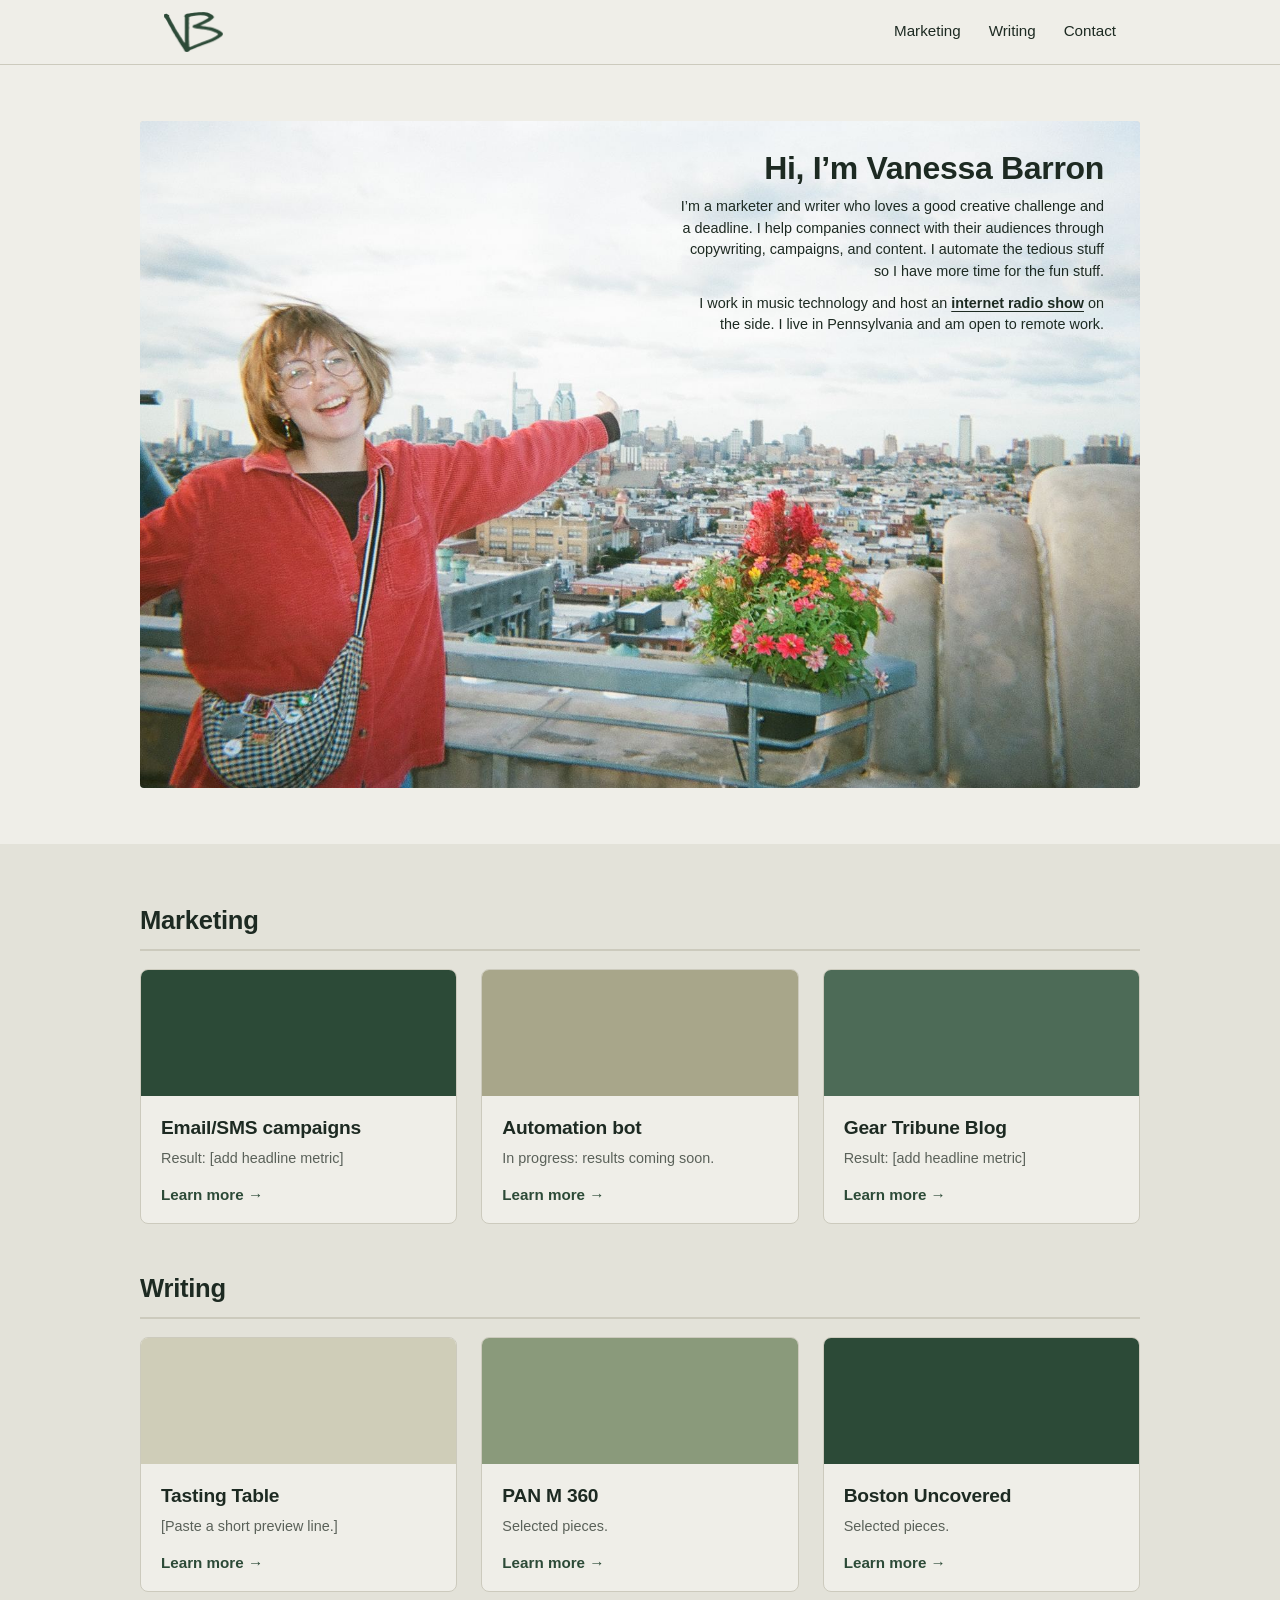
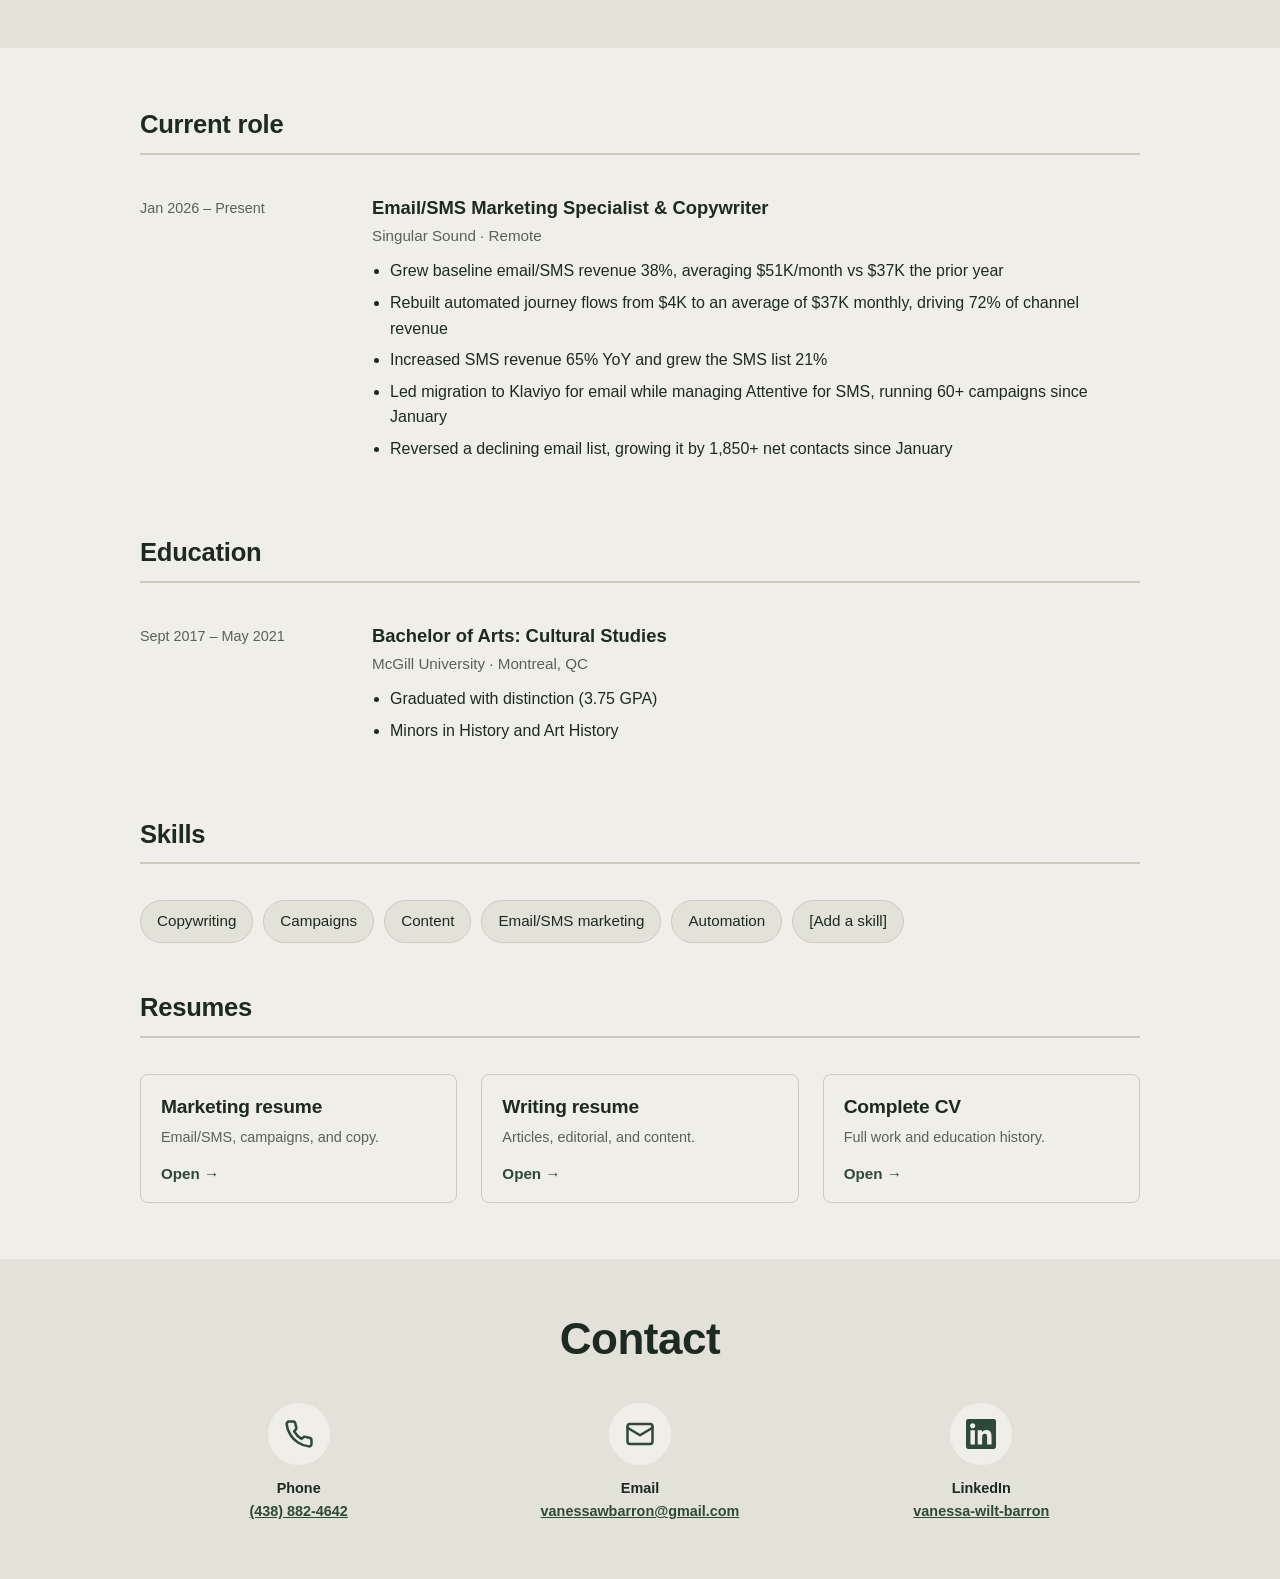
==== commit 2b27474f: "update to many sections" ====
--- a/index.html
+++ b/index.html
@@ -3,8 +3,9 @@
 <head>
 <meta charset="utf-8">
 <meta name="viewport" content="width=device-width, initial-scale=1, viewport-fit=cover">
+<link rel="icon" type="image/png" href="[data-uri]">
+<link rel="icon" type="image/png" media="(prefers-color-scheme: dark)" href="[data-uri]">
 <title>Vanessa Barron — Marketing Portfolio</title>
-<link rel="stylesheet" href="https://fonts.googleapis.com/css2?family=Fraunces:opsz,wght@9..144,600;9..144,700&family=DM+Sans:wght@400;500;700&display=swap">
 <style>
 :root{
   --bg:#efeee8; --band:#e3e2d9; --ink:#1d2a22; --muted:#5a6159; --hero:#dad9ce; --line:#cccabd;
@@ -17,10 +18,10 @@
 :root[data-theme="dark"]{--bg:#171c18;--band:#1f261f;--ink:#efeee8;--muted:#a8aca2;--hero:#2a342b;--line:#3a443a;--accent:#9cc4a4;--green:#9cc4a4;--photo:#3a463b;}
 *{box-sizing:border-box}
 html{scroll-padding-top:env(safe-area-inset-top,0px)}
-body{margin:0;background:var(--bg);color:var(--ink);font-family:"DM Sans",system-ui,sans-serif;line-height:1.6}
+body{margin:0;background:var(--bg);color:var(--ink);font-family:Arial,Helvetica,sans-serif;line-height:1.6}
 section{padding:56px 24px}
 .wrap{max-width:1000px;margin:0 auto}
-h1,h2,h3{font-family:Fraunces,Georgia,"Times New Roman",serif;font-weight:700;letter-spacing:-.01em}
+h1,h2,h3{font-family:Arial,Helvetica,sans-serif;font-weight:700;letter-spacing:-.01em}
 h2{text-align:center;font-size:2.75rem;line-height:1.1;margin:0 0 40px}
 .band{background:var(--band)}
 
@@ -39,7 +40,8 @@
 }
 
 .grid{display:grid;grid-template-columns:repeat(3,1fr);gap:28px 24px}
-.card .thumb{aspect-ratio:3/2}
+.card .thumb{aspect-ratio:5/2;position:relative;overflow:hidden}
+.card .thumb img{position:absolute;inset:0;width:100%;height:100%;object-fit:cover;display:block}
 .card h3{margin:0 0 6px;padding:20px 20px 0;font-size:1.2rem;line-height:1.3}
 .card p{margin:0;padding:0 20px;color:var(--muted);font-size:.9rem}
 
@@ -60,37 +62,89 @@
 .icon svg{width:30px;height:30px}
 .contact p{margin:0;color:var(--muted);font-size:.9rem}
 .contact b{display:block;color:var(--ink)}
+.contact a{color:var(--accent);font-weight:700}
 .social{display:flex;justify-content:center;gap:12px;margin-top:36px;padding-top:24px;border-top:3px solid var(--line);max-width:240px;margin-left:auto;margin-right:auto}
 .social a{width:36px;height:36px;border-radius:50%;display:grid;place-items:center;color:var(--bg);font-size:.8rem;font-weight:700;text-decoration:none}
 a:focus-visible{outline:3px solid var(--accent);outline-offset:3px}
 
 
+html{scroll-behavior:smooth}
+@media(prefers-reduced-motion:reduce){html{scroll-behavior:auto}}
+.nav nav{align-items:center}
+.nav{position:sticky;top:env(safe-area-inset-top,0px);z-index:10;background:var(--bg);border-bottom:1px solid var(--line)}
+.nav-in{max-width:1000px;margin:0 auto;padding:12px 24px;display:flex;align-items:center;justify-content:space-between}
+.logo{display:block;width:59px;height:40px;background:var(--accent);-webkit-mask:url("[data-uri]") center/contain no-repeat;mask:url("[data-uri]") center/contain no-repeat}
+.nav nav{display:flex;gap:28px}
+.nav nav a{color:var(--ink);text-decoration:none;font-weight:500;font-size:.95rem;padding:6px 0;border-bottom:2px solid transparent}
+.nav nav a:hover{border-bottom-color:var(--accent)}
+.nav a:focus-visible{outline:3px solid var(--accent);outline-offset:3px}
+.group,#contact{scroll-margin-top:90px}
+.hero-text a{color:inherit;font-weight:700;text-decoration:underline;text-underline-offset:3px}
 .group{margin-bottom:44px}.group:last-child{margin-bottom:0}
 .group-title{font-size:1.6rem;margin:0 0 18px;padding-bottom:8px;border-bottom:2px solid var(--line)}
 .card{position:relative;display:flex;flex-direction:column;background:var(--bg);border:1px solid var(--line);border-radius:8px;overflow:hidden;transition:box-shadow .2s,transform .2s}
 .card:hover{box-shadow:0 10px 28px rgba(29,42,34,.14);transform:translateY(-3px)}
 
 
-.more{margin-top:auto;padding:16px 20px 20px;background:none;border:0;color:var(--accent);font:700 .95rem "DM Sans",system-ui,sans-serif;text-align:left;cursor:pointer}
+.more{margin-top:auto;padding:16px 20px 20px;background:none;border:0;color:var(--accent);font:700 .95rem Arial,Helvetica,sans-serif;text-align:left;cursor:pointer}
 .more::after{content:"";position:absolute;inset:0}
 .more:focus-visible{outline:3px solid var(--accent);outline-offset:-3px}
-dialog{border:0;border-radius:6px;max-width:560px;width:calc(100% - 32px);background:var(--bg);color:var(--ink);padding:32px;box-shadow:0 20px 60px rgba(0,0,0,.35)}
+dialog{border:0;border-radius:8px;max-width:920px;width:calc(100% - 32px);max-height:88vh;overflow-y:auto;background:var(--bg);color:var(--ink);padding:40px;box-shadow:0 20px 60px rgba(0,0,0,.35)}
 dialog::backdrop{background:rgba(20,28,22,.6)}
 dialog h2{text-align:left;margin:0 0 12px;font-size:1.5rem}
 dialog h4{margin:22px 0 6px;font-size:.8rem;text-transform:uppercase;letter-spacing:.08em;color:var(--muted)}
 dialog p{margin:0}dialog ul{margin:0;padding-left:20px}
 dialog a{color:var(--accent);font-weight:600}
-.dlg-thumb{aspect-ratio:3/2;border-radius:2px;margin-bottom:20px}
-.close{position:absolute;top:12px;right:14px;background:none;border:0;font-size:1.6rem;line-height:1;color:var(--ink);cursor:pointer}
+.close{position:sticky;top:0;float:right;margin:-20px -16px 0 0;width:40px;height:40px;border-radius:50%;background:var(--bg);border:0;font-size:2rem;line-height:1;color:var(--ink);cursor:pointer;z-index:1}
+.kicker{margin:0 0 6px;font-size:.8rem;font-weight:700;letter-spacing:.1em;text-transform:uppercase;color:var(--accent)}
+.stat{font-family:Arial,Helvetica,sans-serif;font-size:1.3rem;font-weight:700}
+.gallery{display:grid;grid-template-columns:1fr 1fr;gap:16px}
+.shot{margin:0}
+.shot .box{aspect-ratio:16/10;background:var(--band);border:1px dashed var(--line);border-radius:4px;display:grid;place-items:center;color:var(--muted);font-size:.85rem;text-align:center;padding:12px;overflow:hidden}
+.shot img{width:100%;height:100%;object-fit:contain;display:block}
+.shot figcaption{margin-top:6px;font-size:.8rem;color:var(--muted)}
+.group.small{margin-top:8px}
+.group.small .group-title{font-size:1.1rem;color:var(--muted);border-bottom-width:1px}
+.card.compact{padding:18px 20px}
+.card.compact h3{padding:0;margin:0 0 4px;font-size:1.05rem}
+.card.compact p{padding:0}
+.card.compact .more{padding:10px 0 0}
+.card.compact:hover{transform:none}
+.resume .row{display:grid;grid-template-columns:200px 1fr;gap:6px 32px;padding:20px 0}
+.resume .when{color:var(--muted);font-size:.9rem;padding-top:4px}
+.resume .role{margin:0;font-size:1.15rem}
+.resume .org{margin:2px 0 10px;color:var(--muted);font-size:.95rem}
+.resume ul{margin:0;padding-left:18px}.resume li{margin-bottom:6px}
+.chips{display:flex;flex-wrap:wrap;gap:10px;padding-top:18px}
+.chips span{border:1px solid var(--line);background:var(--band);border-radius:999px;padding:8px 16px;font-size:.95rem}
+.resume .blurb{margin:0}
+.resume-links{display:grid;grid-template-columns:repeat(3,1fr);gap:24px;padding-top:18px}
+a.more{text-decoration:none;display:block}
 @media(max-width:760px){
   .hero{border-radius:4px}
   h2{font-size:2.2rem}
   .grid,.contact{grid-template-columns:1fr}
+  .nav nav{gap:18px}
+  .nav-in{padding:10px 16px}
+  .gallery{grid-template-columns:1fr}
+  .resume .row{grid-template-columns:1fr}
+  .resume-links{grid-template-columns:1fr;gap:14px}
+  dialog{padding:24px}
   .cols,.two{grid-template-columns:1fr}
 }
 </style>
 </head>
-<body>
+<body id="top">
+<header class="nav">
+  <div class="nav-in">
+    <a class="logo" href="#top" aria-label="Vanessa Barron — back to top"></a>
+    <nav aria-label="Primary">
+      <a href="#marketing">Marketing</a>
+      <a href="#writing">Writing</a>
+      <a href="#contact">Contact</a>
+    </nav>
+  </div>
+</header>
 
 <section>
   <div class="wrap">
@@ -98,51 +152,52 @@
       <img src="[data-uri]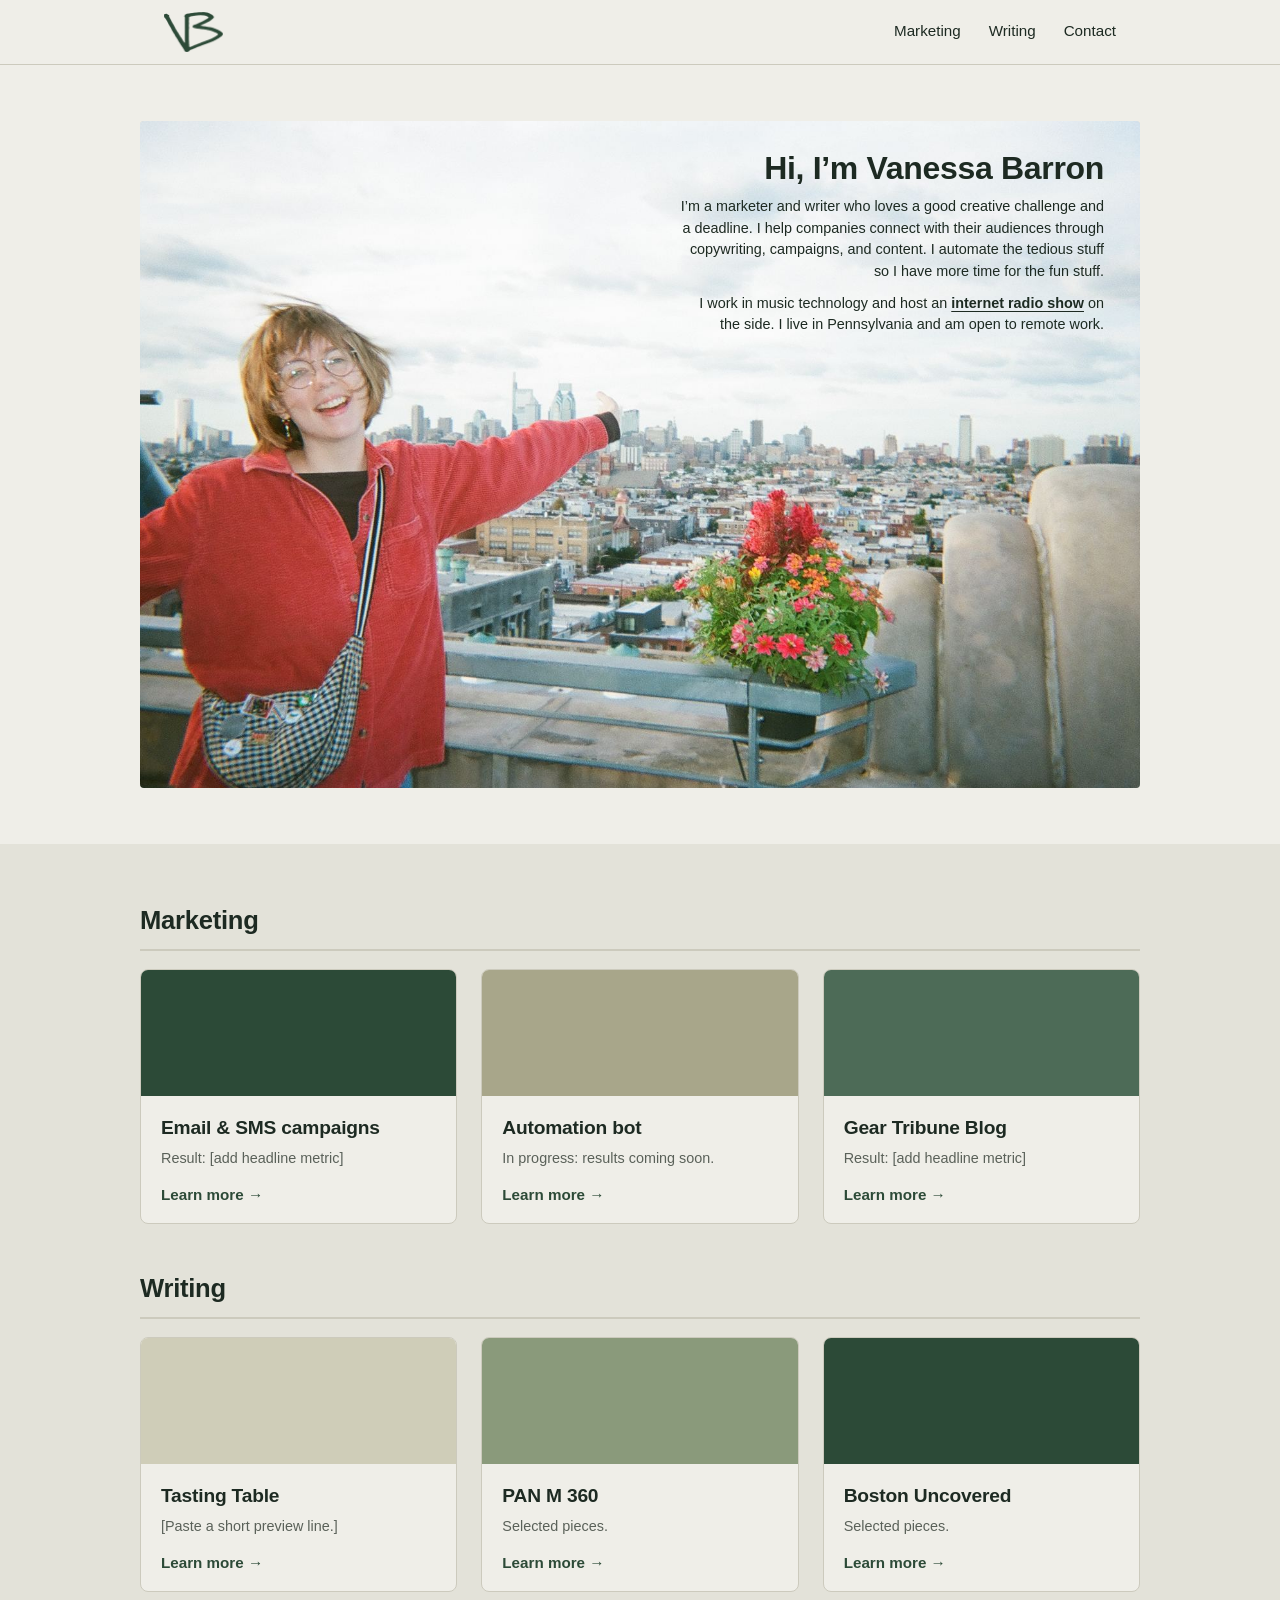
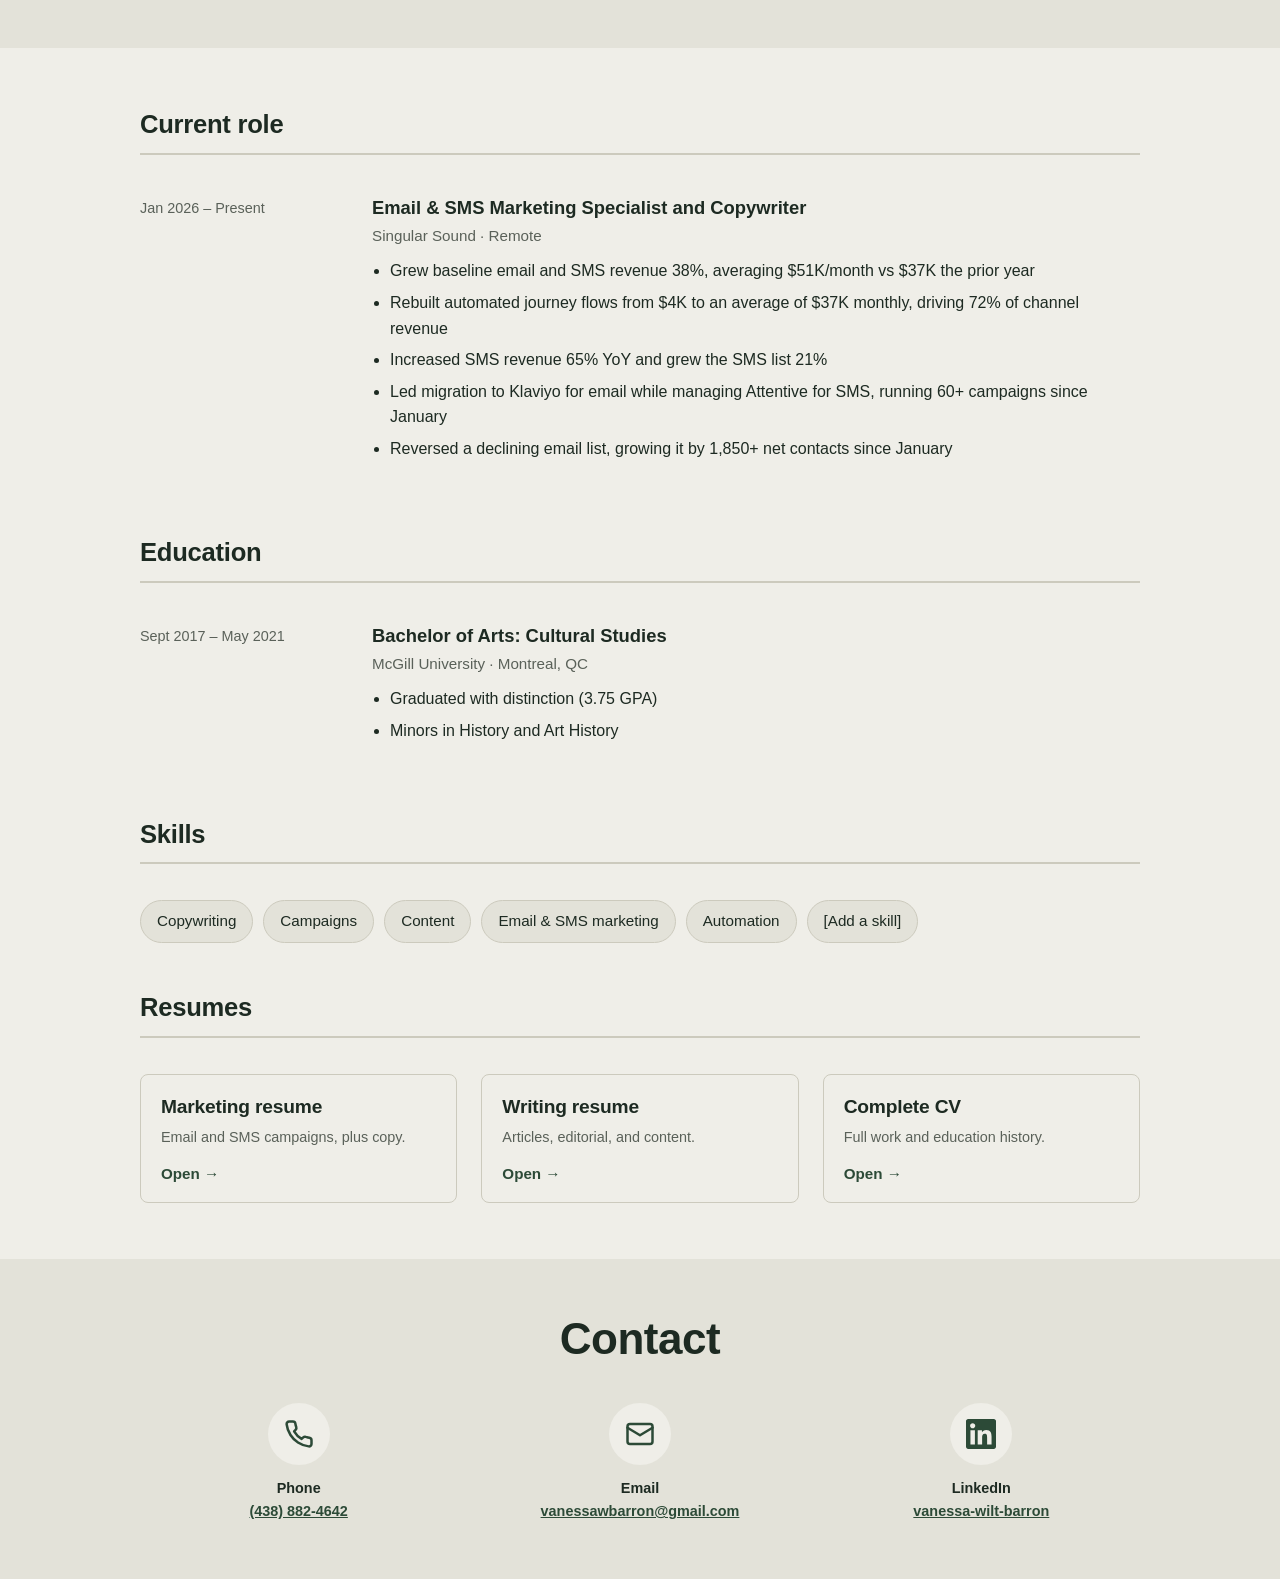
==== commit d1232a5a: "new separate page for projects" ====
--- a/index.html
+++ b/index.html
@@ -178,7 +178,7 @@
       <h3 class="group-title">Current role</h3>
       <div class="row">
         <div class="when">Jan 2026 – Present</div>
-        <div><h4 class="role">Email/SMS Marketing Specialist &amp; Copywriter</h4><p class="org">Singular Sound · Remote</p><ul><li>Grew baseline email/SMS revenue 38%, averaging $51K/month vs $37K the prior year</li><li>Rebuilt automated journey flows from $4K to an average of $37K monthly, driving 72% of channel revenue</li><li>Increased SMS revenue 65% YoY and grew the SMS list 21%</li><li>Led migration to Klaviyo for email while managing Attentive for SMS, running 60+ campaigns since January</li><li>Reversed a declining email list, growing it by 1,850+ net contacts since January</li></ul></div>
+        <div><h4 class="role">Email &amp; SMS Marketing Specialist and Copywriter</h4><p class="org">Singular Sound · Remote</p><ul><li>Grew baseline email and SMS revenue 38%, averaging $51K/month vs $37K the prior year</li><li>Rebuilt automated journey flows from $4K to an average of $37K monthly, driving 72% of channel revenue</li><li>Increased SMS revenue 65% YoY and grew the SMS list 21%</li><li>Led migration to Klaviyo for email while managing Attentive for SMS, running 60+ campaigns since January</li><li>Reversed a declining email list, growing it by 1,850+ net contacts since January</li></ul></div>
       </div>
     </div>
     <div class="group">
@@ -190,12 +190,12 @@
     </div>
     <div class="group">
       <h3 class="group-title">Skills</h3>
-      <div class="chips"><span>Copywriting</span><span>Campaigns</span><span>Content</span><span>Email/SMS marketing</span><span>Automation</span><span>[Add a skill]</span></div>
+      <div class="chips"><span>Copywriting</span><span>Campaigns</span><span>Content</span><span>Email &amp; SMS marketing</span><span>Automation</span><span>[Add a skill]</span></div>
     </div>
     <div class="group">
       <h3 class="group-title">Resumes</h3>
       <div class="resume-links">
-        <article class="card"><h3>Marketing resume</h3><p>Email/SMS, campaigns, and copy.</p><a class="more" href="#" target="_blank" rel="noopener" aria-label="Open Marketing resume">Open →</a></article>
+        <article class="card"><h3>Marketing resume</h3><p>Email and SMS campaigns, plus copy.</p><a class="more" href="#" target="_blank" rel="noopener" aria-label="Open Marketing resume">Open →</a></article>
         <article class="card"><h3>Writing resume</h3><p>Articles, editorial, and content.</p><a class="more" href="#" target="_blank" rel="noopener" aria-label="Open Writing resume">Open →</a></article>
         <article class="card"><h3>Complete CV</h3><p>Full work and education history.</p><a class="more" href="#" target="_blank" rel="noopener" aria-label="Open Complete CV">Open →</a></article>
       </div>
@@ -227,7 +227,7 @@
 // Edit this list: replace [bracketed] text, add real links (h), results, and images.
 // img: card image (data URI). shots: list of {src:"data:image/...", cap:"caption"}; items without src show a placeholder box.
 const PROJECTS=[
- {g:"Marketing",t:"Email/SMS campaigns",c:"#2c4a37",cap:"Result: [add headline metric]",text:"[One or two sentences: what the campaigns were, your role, and the audience.]",results:"[Add results, e.g. open rate, click rate, revenue.]",shots:[{cap:"[Screenshot or graph]"},{cap:"[Screenshot or graph]"}],links:[]},
+ {g:"Marketing",t:"Email & SMS campaigns",c:"#2c4a37",href:"https://claude.ai/artifact/HXifpbHctE7wE4mbxYTfbE",cap:"Result: [add headline metric]",text:"[One or two sentences: what the campaigns were, your role, and the audience.]",results:"[Add results, e.g. open rate, click rate, revenue.]",shots:[{cap:"[Screenshot or graph]"},{cap:"[Screenshot or graph]"}],links:[]},
  {g:"Marketing",t:"Automation bot",c:"#a8a68a",cap:"In progress: results coming soon.",text:"[One or two sentences on what the bot automates and the problem it solves.]",results:"Results coming soon.",shots:[{cap:"[Screenshot]"},{cap:"[Screenshot]"}],links:[]},
  {g:"Marketing",t:"Gear Tribune Blog",c:"#4d6b57",cap:"Result: [add headline metric]",text:"[One or two sentences on the blog, your role, and who it's for.]",results:"[Add results, e.g. traffic, subscribers.]",shots:[{cap:"[Screenshot or graph]"},{cap:"[Screenshot or graph]"}],links:[{l:"Visit the blog",h:"#"}]},
  {g:"Writing",t:"Tasting Table",c:"#cfcdb8",cap:"[Paste a short preview line.]",text:"[Preview text from a standout article.]",links:[{l:"[Article title]",h:"#"},{l:"[Article title]",h:"#"}]},
@@ -241,8 +241,8 @@
   const box=el(`<div class="group${small?" small":""}" id="${g.toLowerCase()}"><h3 class="group-title">${small?"Radio, on the side":g}</h3><div class="grid"></div></div>`);
   PROJECTS.forEach((p,i)=>{ if(p.g!==g) return;
     const thumb=small?"":`<div class="thumb" style="background:${p.c}">${p.img?`<img src="${p.img}" alt="">`:""}</div>`;
-    const c=el(`<article class="card${small?" compact":""}">${thumb}<h3>${p.t}</h3><p>${p.cap}</p><button class="more" type="button" aria-label="Learn more about ${p.t}">Learn more →</button></article>`);
-    c.querySelector(".more").onclick=()=>openProject(i);
+    const c=el(`<article class="card${small?" compact":""}">${thumb}<h3>${p.t}</h3><p>${p.cap}</p>${p.href?`<a class="more" href="${p.href}" target="_blank" rel="noopener" aria-label="Learn more about ${p.t}">Learn more →</a>`:`<button class="more" type="button" aria-label="Learn more about ${p.t}">Learn more →</button>`}</article>`);
+    if(!p.href) c.querySelector(".more").onclick=()=>openProject(i);
     box.querySelector(".grid").appendChild(c);
   });
   groups.appendChild(box);
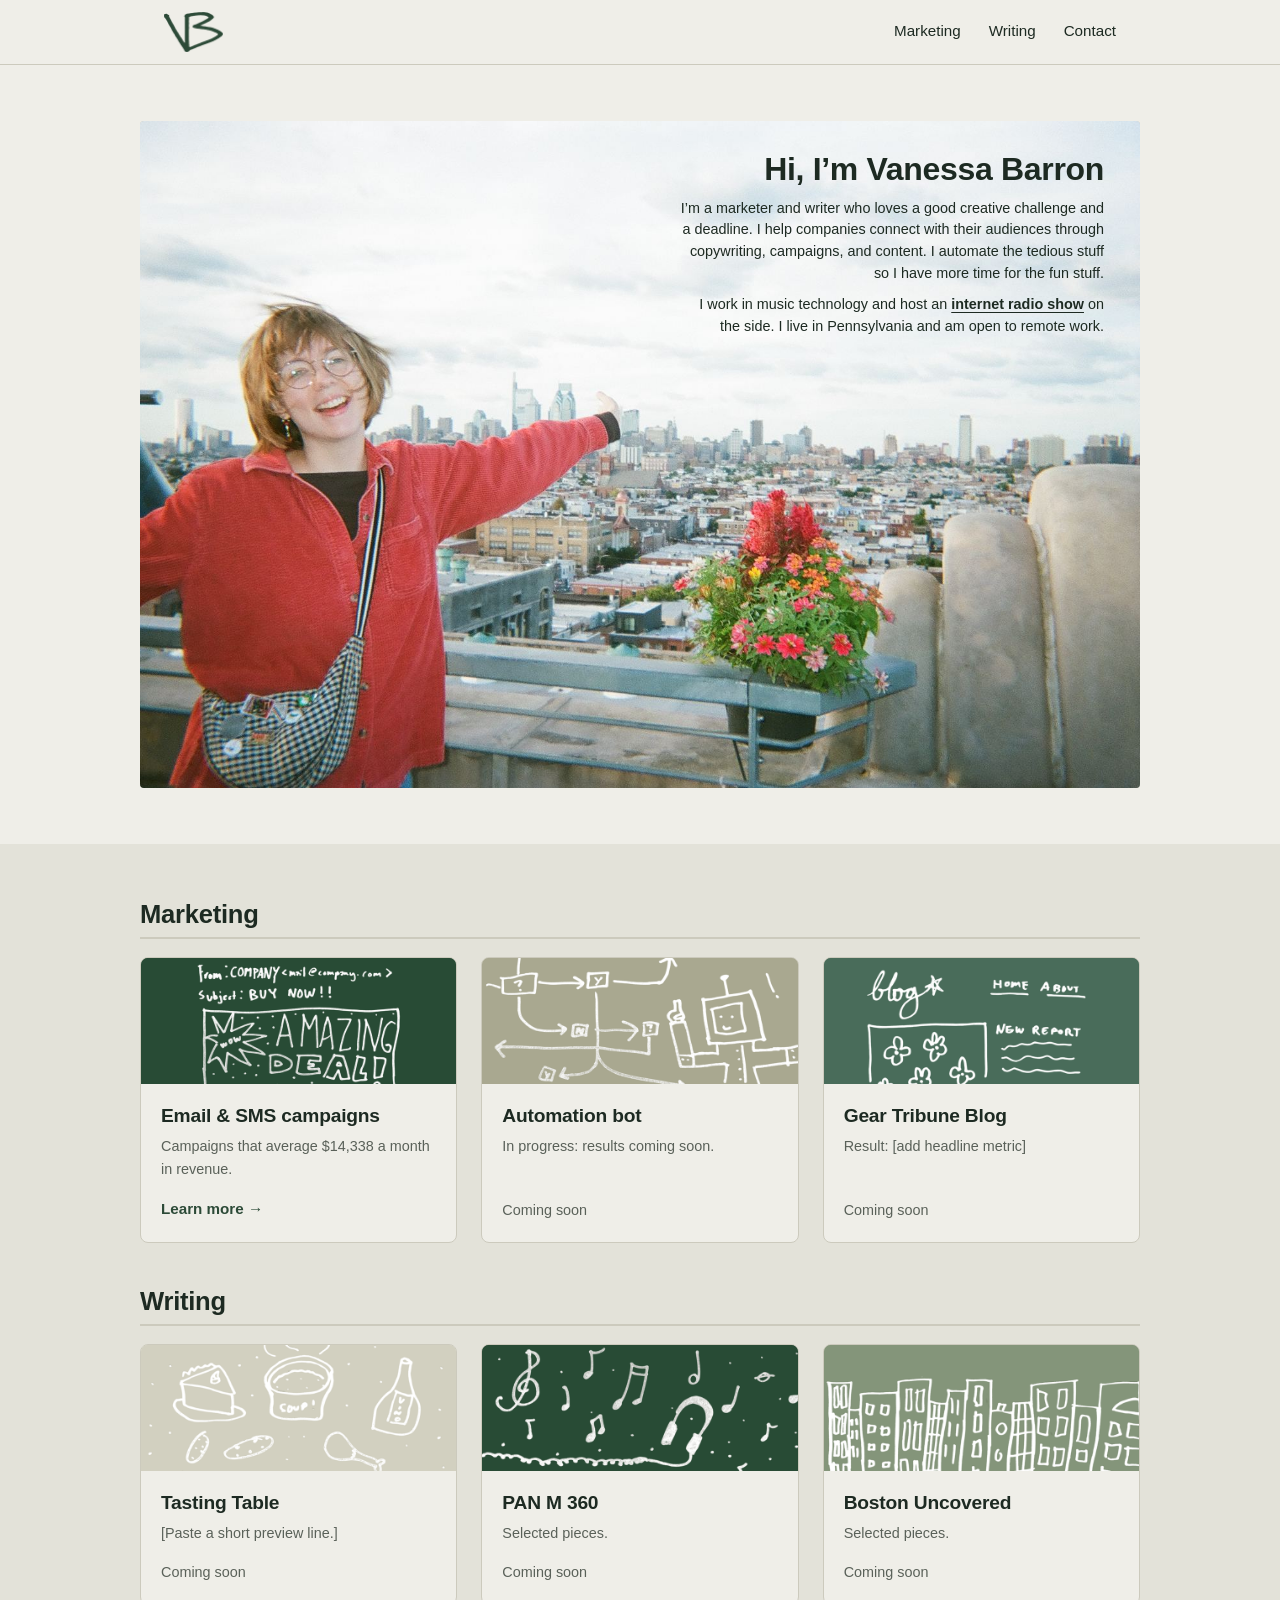
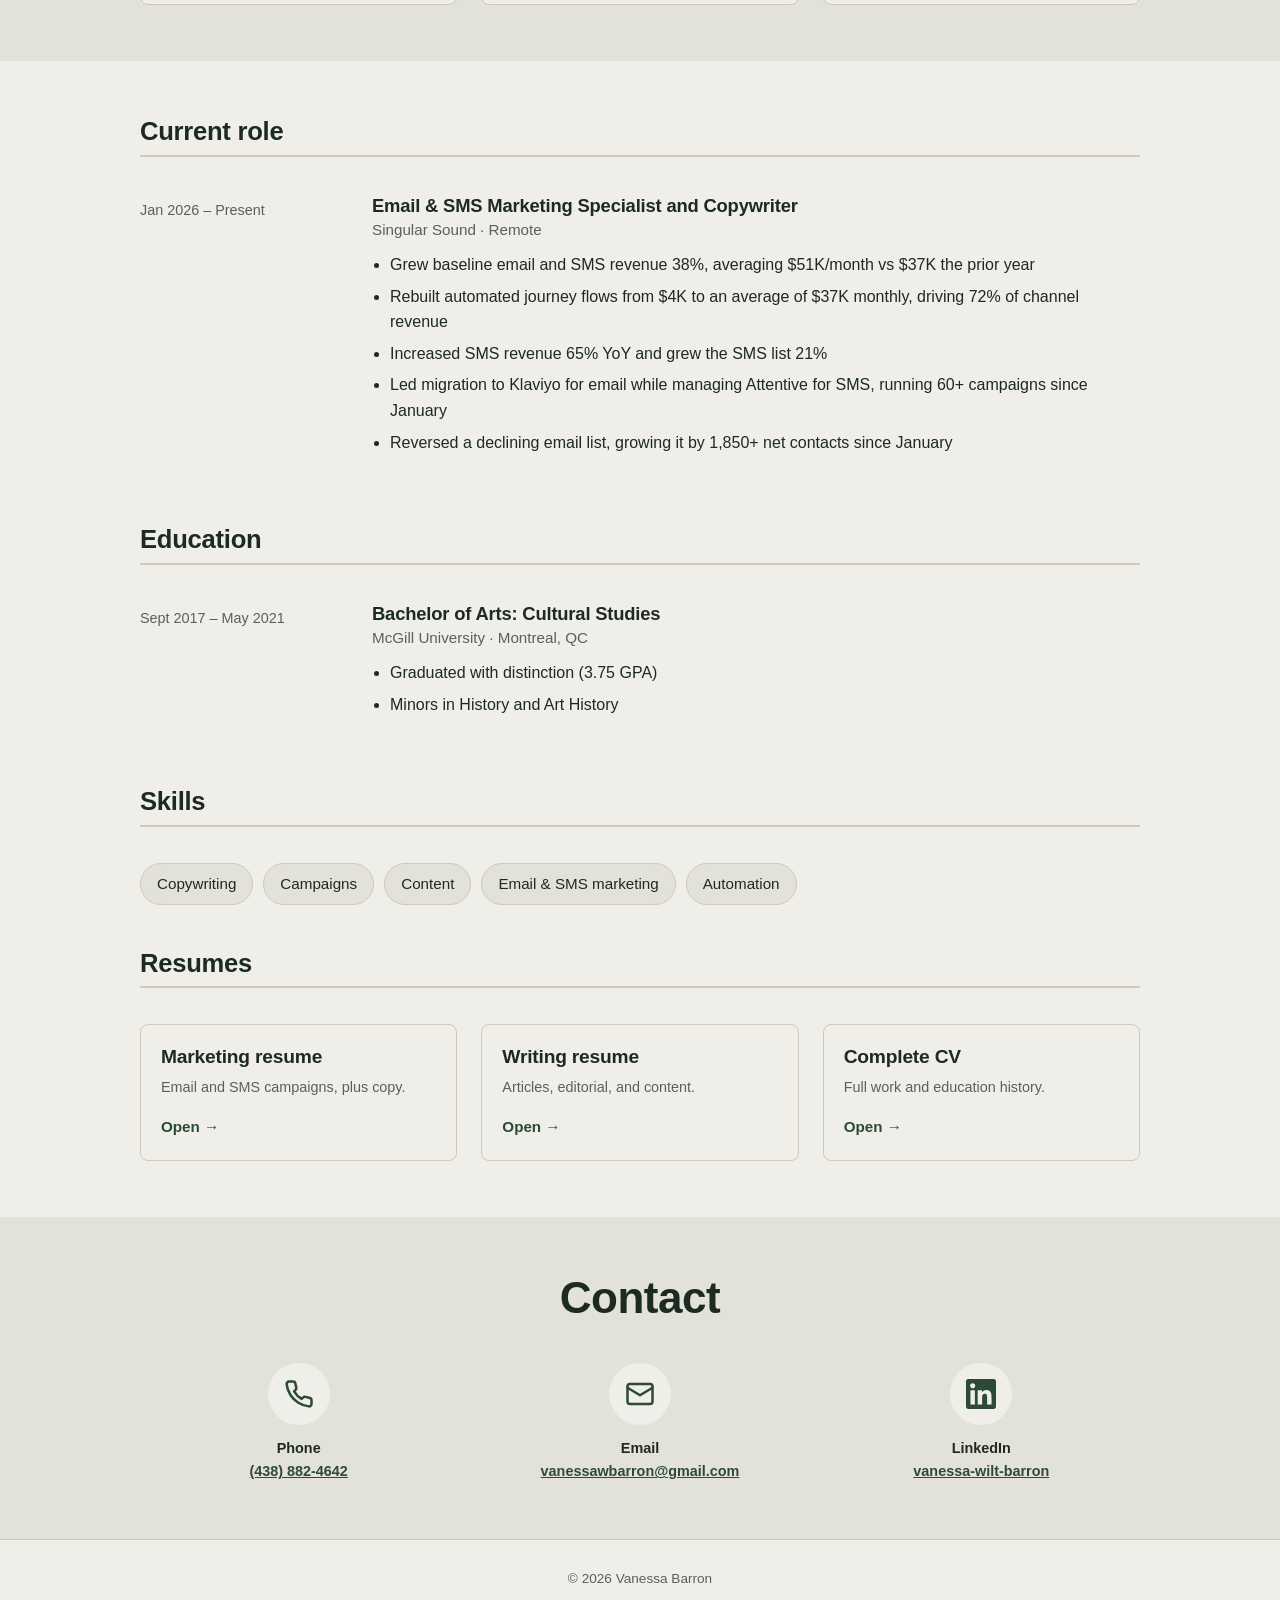
==== commit 84b50daa: "linked up new path and claude cleaned up code" ====
--- a/index.html
+++ b/index.html
@@ -2,266 +2,209 @@
 <html lang="en">
 <head>
 <meta charset="utf-8">
-<meta name="viewport" content="width=device-width, initial-scale=1, viewport-fit=cover">
-<link rel="icon" type="image/png" href="[data-uri]">
-<link rel="icon" type="image/png" media="(prefers-color-scheme: dark)" href="[data-uri]">
-<title>Vanessa Barron — Marketing Portfolio</title>
-<style>
-:root{
-  --bg:#efeee8; --band:#e3e2d9; --ink:#1d2a22; --muted:#5a6159; --hero:#dad9ce; --line:#cccabd;
-  --accent:#2c4a37; --green:#2c4a37; --photo:#c8c6b8;
-  box-sizing:border-box; padding-top:env(safe-area-inset-top,0px); padding-bottom:env(safe-area-inset-bottom,0px);
+<meta name="viewport" content="width=device-width, initial-scale=1">
+<title>Vanessa Barron — Email &amp; SMS Marketing Specialist and Copywriter</title>
+<meta name="description" content="Vanessa Barron is an email and SMS marketing specialist and copywriter. Portfolio of campaigns, writing, and resume.">
+<link rel="canonical" href="https://vanessabarron.fyi/">
+<meta name="theme-color" content="#efeee8" media="(prefers-color-scheme: light)">
+<meta name="theme-color" content="#171c18" media="(prefers-color-scheme: dark)">
+
+<meta property="og:type" content="website">
+<meta property="og:site_name" content="Vanessa Barron">
+<meta property="og:title" content="Vanessa Barron — Email &amp; SMS Marketing Specialist and Copywriter">
+<meta property="og:description" content="Vanessa Barron is an email and SMS marketing specialist and copywriter. Portfolio of campaigns, writing, and resume.">
+<meta property="og:url" content="https://vanessabarron.fyi/">
+<meta property="og:image" content="https://vanessabarron.fyi/images/og-image.jpg">
+<meta name="twitter:card" content="summary_large_image">
+
+<link rel="icon" href="favicon.ico" sizes="48x48">
+<link rel="icon" type="image/png" href="images/favicon-light.png">
+<link rel="icon" type="image/png" href="images/favicon-dark.png" media="(prefers-color-scheme: dark)">
+<link rel="apple-touch-icon" href="images/apple-touch-icon.png">
+<link rel="stylesheet" href="css/styles.css">
+<script type="application/ld+json">
+{
+  "@context": "https://schema.org",
+  "@type": "Person",
+  "name": "Vanessa Barron",
+  "url": "https://vanessabarron.fyi/",
+  "jobTitle": "Email & SMS Marketing Specialist and Copywriter",
+  "worksFor": { "@type": "Organization", "name": "Singular Sound" },
+  "alumniOf": { "@type": "CollegeOrUniversity", "name": "McGill University" },
+  "sameAs": ["https://www.linkedin.com/in/vanessa-wilt-barron/"]
 }
-@media (prefers-color-scheme:dark){
-  :root:not([data-theme="light"]){--bg:#171c18;--band:#1f261f;--ink:#efeee8;--muted:#a8aca2;--hero:#2a342b;--line:#3a443a;--accent:#9cc4a4;--green:#9cc4a4;--photo:#3a463b;}
-}
-:root[data-theme="dark"]{--bg:#171c18;--band:#1f261f;--ink:#efeee8;--muted:#a8aca2;--hero:#2a342b;--line:#3a443a;--accent:#9cc4a4;--green:#9cc4a4;--photo:#3a463b;}
-*{box-sizing:border-box}
-html{scroll-padding-top:env(safe-area-inset-top,0px)}
-body{margin:0;background:var(--bg);color:var(--ink);font-family:Arial,Helvetica,sans-serif;line-height:1.6}
-section{padding:56px 24px}
-.wrap{max-width:1000px;margin:0 auto}
-h1,h2,h3{font-family:Arial,Helvetica,sans-serif;font-weight:700;letter-spacing:-.01em}
-h2{text-align:center;font-size:2.75rem;line-height:1.1;margin:0 0 40px}
-.band{background:var(--band)}
-
-.hero{position:relative;aspect-ratio:3/2;border-radius:4px;overflow:hidden;background:var(--hero)}
-.hero>img{position:absolute;inset:0;width:100%;height:100%;object-fit:cover;object-position:center;display:block}
-.hero-text{position:absolute;top:0;right:0;width:46%;padding:30px 36px 0 0;text-align:right;color:#1d2a22}
-.hero h1{margin:0 0 10px;font-size:clamp(1.5rem,2.6vw,2rem);line-height:1.1}
-.hero p{margin:0 0 0 auto;font-size:clamp(.78rem,1.2vw,.9rem);line-height:1.5}
-.hero p+p{margin-top:10px}
-@media(max-width:900px){
-  .hero{aspect-ratio:auto;display:flex;flex-direction:column}
-  .hero>img{position:static;aspect-ratio:3/2;height:auto}
-  .hero-text{position:static;width:auto;padding:28px 24px;text-align:center;color:var(--ink)}
-  .hero p{margin:0 auto;font-size:1rem;max-width:56ch}
-  .hero h1{font-size:2.1rem}
-}
-
-.grid{display:grid;grid-template-columns:repeat(3,1fr);gap:28px 24px}
-.card .thumb{aspect-ratio:5/2;position:relative;overflow:hidden}
-.card .thumb img{position:absolute;inset:0;width:100%;height:100%;object-fit:cover;display:block}
-.card h3{margin:0 0 6px;padding:20px 20px 0;font-size:1.2rem;line-height:1.3}
-.card p{margin:0;padding:0 20px;color:var(--muted);font-size:.9rem}
-
-
-.cols{display:grid;grid-template-columns:1fr 2fr;gap:40px}
-.cols h2{text-align:left;font-size:2rem;margin-bottom:18px}
-.skill{margin:0 0 14px;font-size:.9rem}
-.bar{height:5px;background:var(--line);margin-top:4px;border-radius:3px;overflow:hidden}
-.bar i{display:block;height:100%;background:var(--green)}
-.two{display:grid;grid-template-columns:1fr 1fr;gap:32px}
-.entry{margin:0 0 18px;font-size:.9rem}
-.entry b{display:block}
-.entry span{color:var(--muted)}
-.exp{margin-top:36px}
-
-.contact{display:grid;grid-template-columns:repeat(3,1fr);gap:24px;text-align:center}
-.icon{width:62px;height:62px;border-radius:50%;background:var(--bg);color:var(--accent);display:grid;place-items:center;margin:0 auto 12px}
-.icon svg{width:30px;height:30px}
-.contact p{margin:0;color:var(--muted);font-size:.9rem}
-.contact b{display:block;color:var(--ink)}
-.contact a{color:var(--accent);font-weight:700}
-.social{display:flex;justify-content:center;gap:12px;margin-top:36px;padding-top:24px;border-top:3px solid var(--line);max-width:240px;margin-left:auto;margin-right:auto}
-.social a{width:36px;height:36px;border-radius:50%;display:grid;place-items:center;color:var(--bg);font-size:.8rem;font-weight:700;text-decoration:none}
-a:focus-visible{outline:3px solid var(--accent);outline-offset:3px}
-
-
-html{scroll-behavior:smooth}
-@media(prefers-reduced-motion:reduce){html{scroll-behavior:auto}}
-.nav nav{align-items:center}
-.nav{position:sticky;top:env(safe-area-inset-top,0px);z-index:10;background:var(--bg);border-bottom:1px solid var(--line)}
-.nav-in{max-width:1000px;margin:0 auto;padding:12px 24px;display:flex;align-items:center;justify-content:space-between}
-.logo{display:block;width:59px;height:40px;background:var(--accent);-webkit-mask:url("[data-uri]") center/contain no-repeat;mask:url("[data-uri]") center/contain no-repeat}
-.nav nav{display:flex;gap:28px}
-.nav nav a{color:var(--ink);text-decoration:none;font-weight:500;font-size:.95rem;padding:6px 0;border-bottom:2px solid transparent}
-.nav nav a:hover{border-bottom-color:var(--accent)}
-.nav a:focus-visible{outline:3px solid var(--accent);outline-offset:3px}
-.group,#contact{scroll-margin-top:90px}
-.hero-text a{color:inherit;font-weight:700;text-decoration:underline;text-underline-offset:3px}
-.group{margin-bottom:44px}.group:last-child{margin-bottom:0}
-.group-title{font-size:1.6rem;margin:0 0 18px;padding-bottom:8px;border-bottom:2px solid var(--line)}
-.card{position:relative;display:flex;flex-direction:column;background:var(--bg);border:1px solid var(--line);border-radius:8px;overflow:hidden;transition:box-shadow .2s,transform .2s}
-.card:hover{box-shadow:0 10px 28px rgba(29,42,34,.14);transform:translateY(-3px)}
-
-
-.more{margin-top:auto;padding:16px 20px 20px;background:none;border:0;color:var(--accent);font:700 .95rem Arial,Helvetica,sans-serif;text-align:left;cursor:pointer}
-.more::after{content:"";position:absolute;inset:0}
-.more:focus-visible{outline:3px solid var(--accent);outline-offset:-3px}
-dialog{border:0;border-radius:8px;max-width:920px;width:calc(100% - 32px);max-height:88vh;overflow-y:auto;background:var(--bg);color:var(--ink);padding:40px;box-shadow:0 20px 60px rgba(0,0,0,.35)}
-dialog::backdrop{background:rgba(20,28,22,.6)}
-dialog h2{text-align:left;margin:0 0 12px;font-size:1.5rem}
-dialog h4{margin:22px 0 6px;font-size:.8rem;text-transform:uppercase;letter-spacing:.08em;color:var(--muted)}
-dialog p{margin:0}dialog ul{margin:0;padding-left:20px}
-dialog a{color:var(--accent);font-weight:600}
-.close{position:sticky;top:0;float:right;margin:-20px -16px 0 0;width:40px;height:40px;border-radius:50%;background:var(--bg);border:0;font-size:2rem;line-height:1;color:var(--ink);cursor:pointer;z-index:1}
-.kicker{margin:0 0 6px;font-size:.8rem;font-weight:700;letter-spacing:.1em;text-transform:uppercase;color:var(--accent)}
-.stat{font-family:Arial,Helvetica,sans-serif;font-size:1.3rem;font-weight:700}
-.gallery{display:grid;grid-template-columns:1fr 1fr;gap:16px}
-.shot{margin:0}
-.shot .box{aspect-ratio:16/10;background:var(--band);border:1px dashed var(--line);border-radius:4px;display:grid;place-items:center;color:var(--muted);font-size:.85rem;text-align:center;padding:12px;overflow:hidden}
-.shot img{width:100%;height:100%;object-fit:contain;display:block}
-.shot figcaption{margin-top:6px;font-size:.8rem;color:var(--muted)}
-.group.small{margin-top:8px}
-.group.small .group-title{font-size:1.1rem;color:var(--muted);border-bottom-width:1px}
-.card.compact{padding:18px 20px}
-.card.compact h3{padding:0;margin:0 0 4px;font-size:1.05rem}
-.card.compact p{padding:0}
-.card.compact .more{padding:10px 0 0}
-.card.compact:hover{transform:none}
-.resume .row{display:grid;grid-template-columns:200px 1fr;gap:6px 32px;padding:20px 0}
-.resume .when{color:var(--muted);font-size:.9rem;padding-top:4px}
-.resume .role{margin:0;font-size:1.15rem}
-.resume .org{margin:2px 0 10px;color:var(--muted);font-size:.95rem}
-.resume ul{margin:0;padding-left:18px}.resume li{margin-bottom:6px}
-.chips{display:flex;flex-wrap:wrap;gap:10px;padding-top:18px}
-.chips span{border:1px solid var(--line);background:var(--band);border-radius:999px;padding:8px 16px;font-size:.95rem}
-.resume .blurb{margin:0}
-.resume-links{display:grid;grid-template-columns:repeat(3,1fr);gap:24px;padding-top:18px}
-a.more{text-decoration:none;display:block}
-@media(max-width:760px){
-  .hero{border-radius:4px}
-  h2{font-size:2.2rem}
-  .grid,.contact{grid-template-columns:1fr}
-  .nav nav{gap:18px}
-  .nav-in{padding:10px 16px}
-  .gallery{grid-template-columns:1fr}
-  .resume .row{grid-template-columns:1fr}
-  .resume-links{grid-template-columns:1fr;gap:14px}
-  dialog{padding:24px}
-  .cols,.two{grid-template-columns:1fr}
-}
-</style>
+</script>
 </head>
-<body id="top">
+<body>
+<a class="skip-link" href="#main">Skip to content</a>
+
 <header class="nav">
   <div class="nav-in">
-    <a class="logo" href="#top" aria-label="Vanessa Barron — back to top"></a>
+    <a class="logo" href="/" aria-label="Vanessa Barron, home"></a>
     <nav aria-label="Primary">
-      <a href="#marketing">Marketing</a>
-      <a href="#writing">Writing</a>
-      <a href="#contact">Contact</a>
+      <a href="/#marketing">Marketing</a>
+      <a href="/#writing">Writing</a>
+      <a href="/#contact">Contact</a>
     </nav>
   </div>
 </header>
 
-<section>
-  <div class="wrap">
-    <div class="hero">
-      <img src="[data-uri]